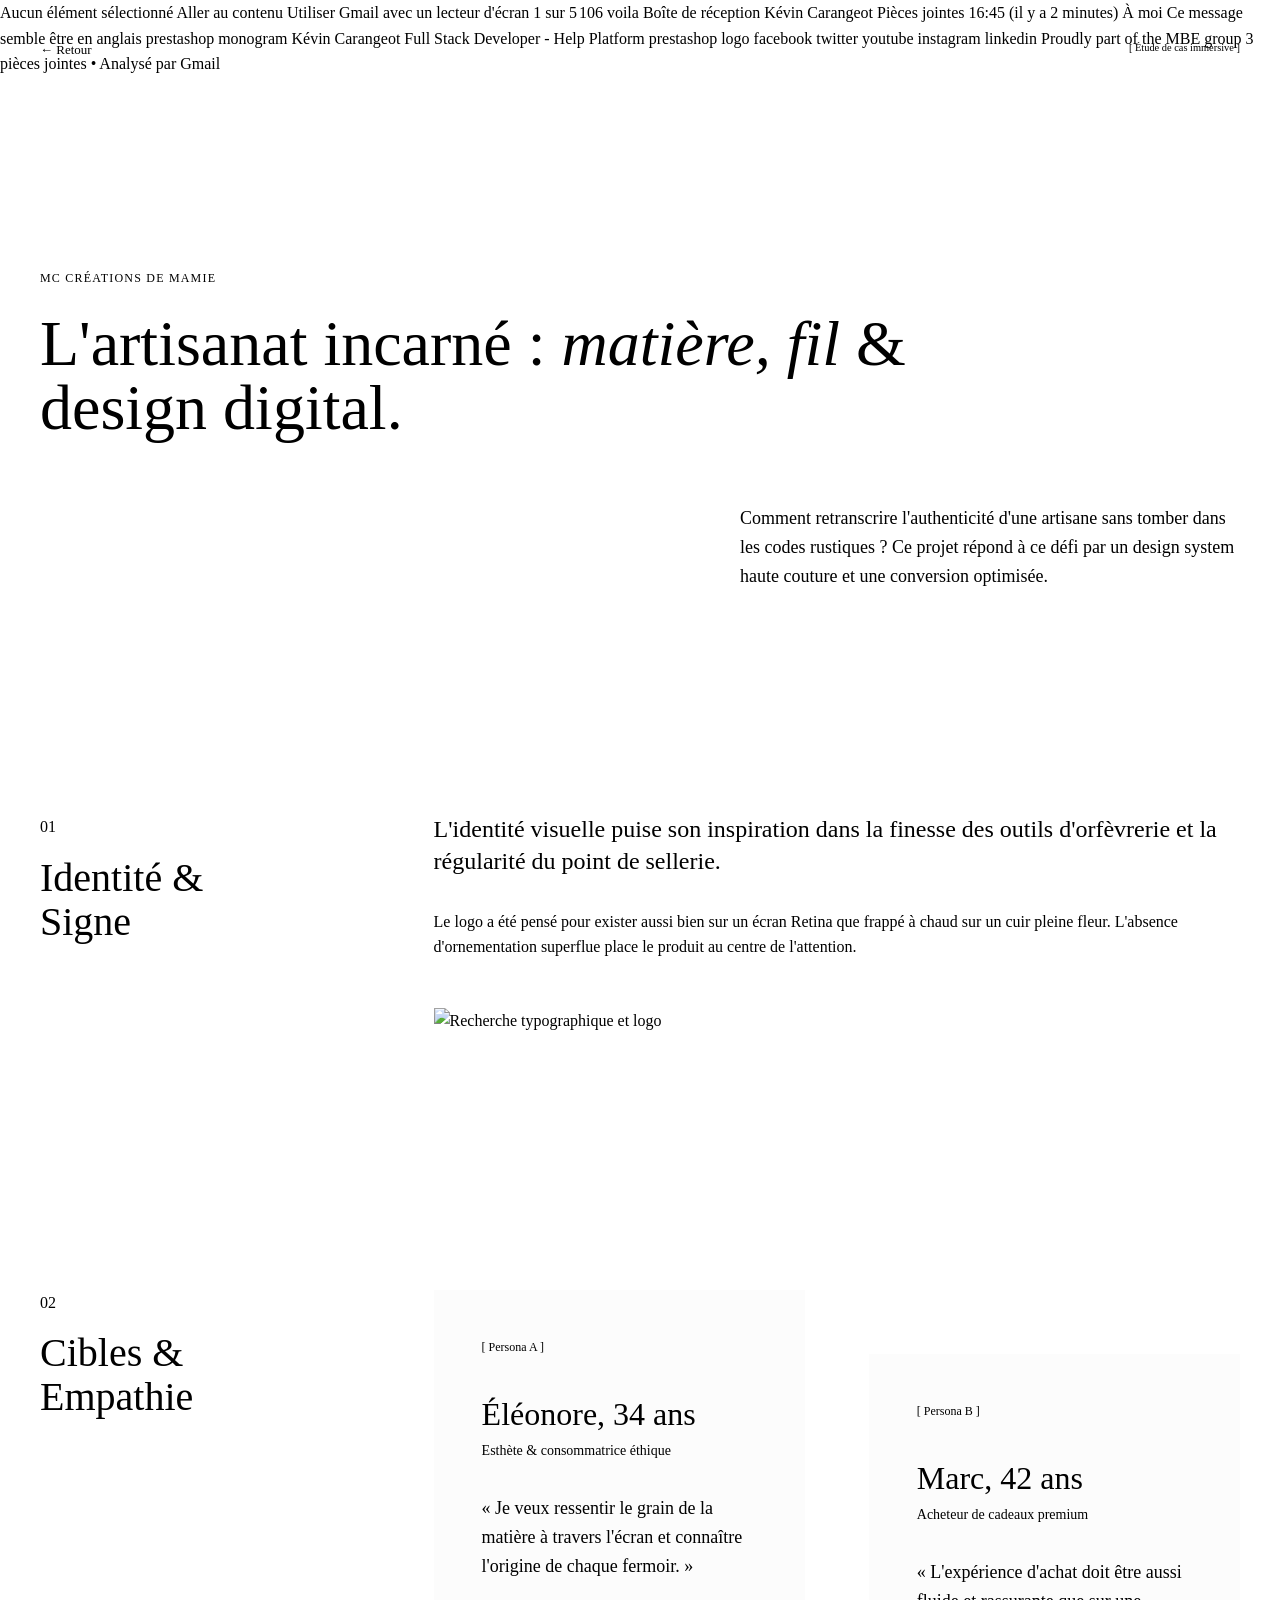
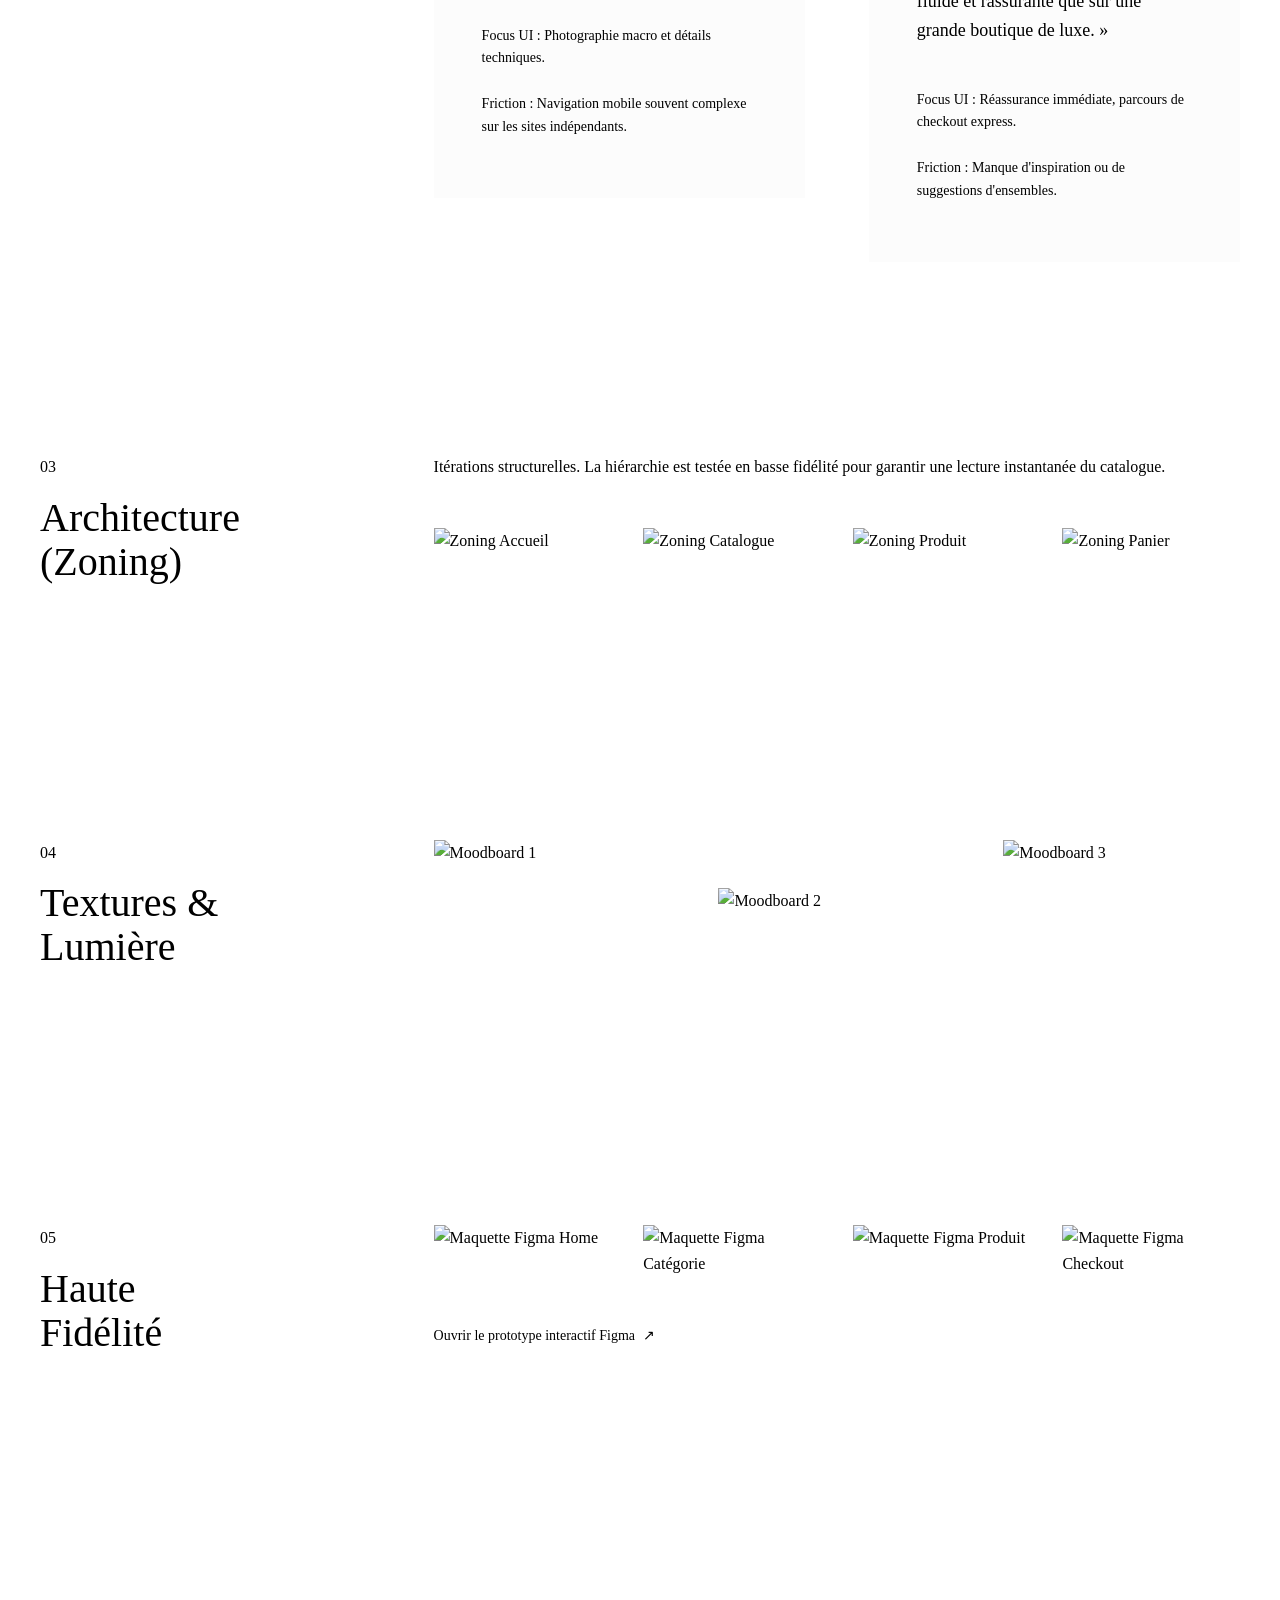
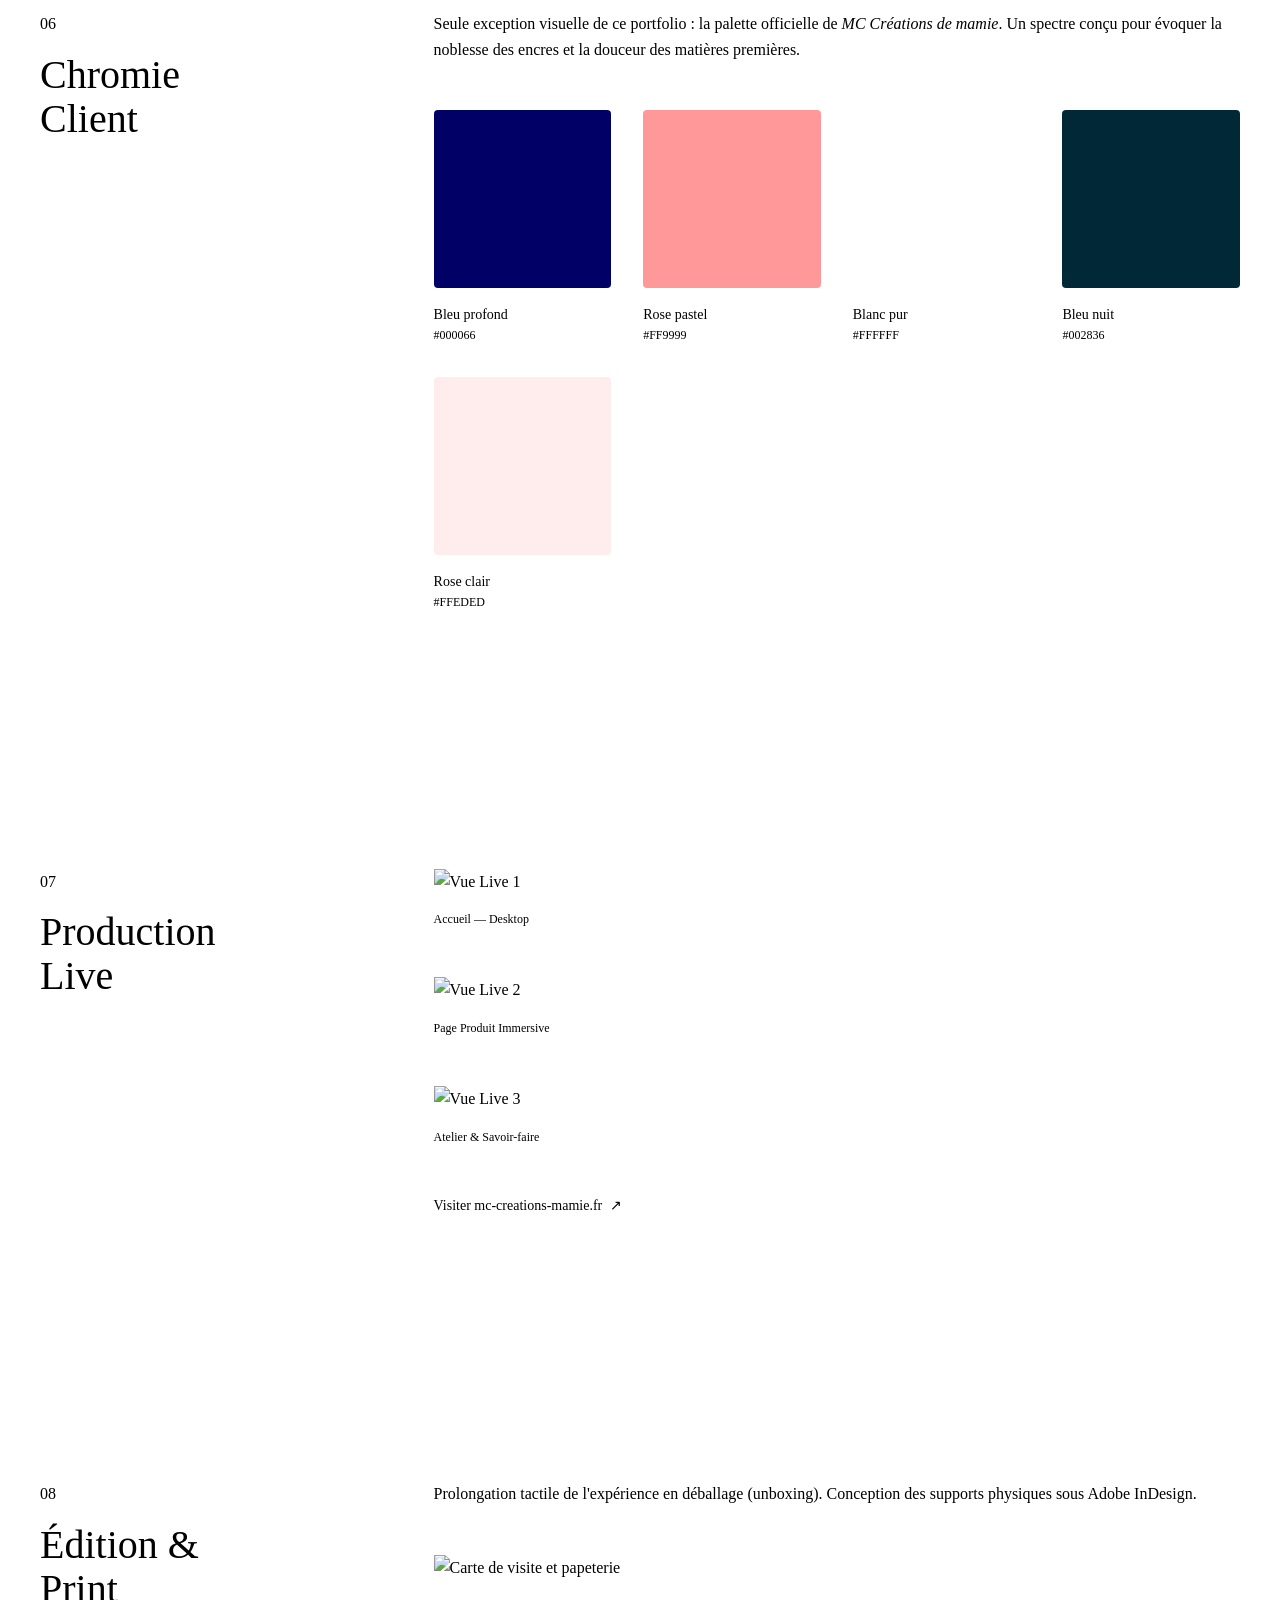
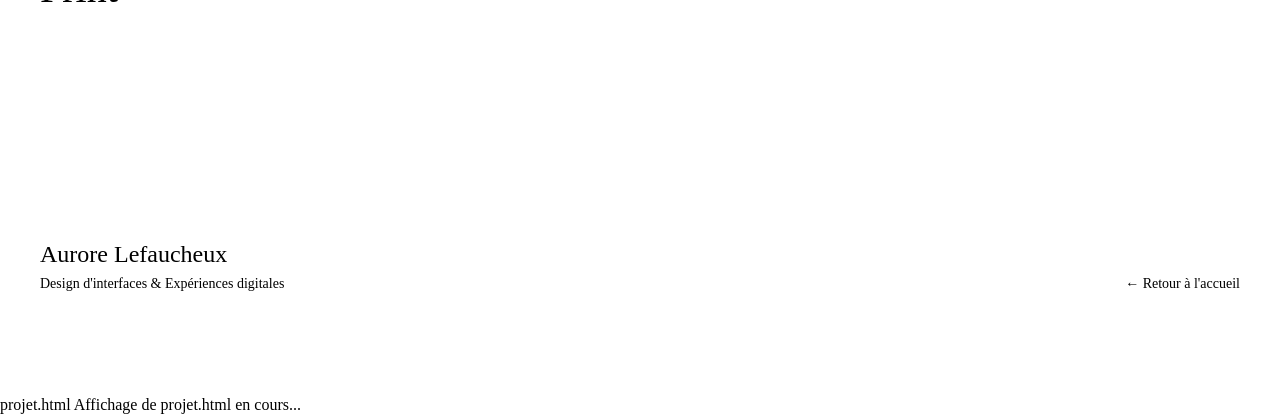
==== projet.html @ f441d40e "Create projet.html" ====
Aucun élément sélectionné

Aller au contenu
Utiliser Gmail avec un lecteur d'écran
1 sur 5 106
voila
Boîte de réception

Kévin Carangeot
Pièces jointes
16:45 (il y a 2 minutes)
À moi

Ce message semble être en anglais

prestashop monogram	 	
Kévin Carangeot
Full Stack Developer - Help Platform

prestashop logo
facebook	twitter	youtube	instagram	linkedin
Proudly part of the MBE group
 3 pièces jointes
  •  Analysé par Gmail



<!DOCTYPE html>
<html lang="fr">
<head>
    <meta charset="UTF-8">
    <meta name="viewport" content="width=device-width, initial-scale=1.0">
    <title>MC Créations de mamie — Case Study | Aurore Lefaucheux</title>
    <meta name="description" content="Étude de cas UI/UX complète du projet e-commerce MC Créations de mamie.">
    
    <link rel="preconnect" href="https://fonts.googleapis.com">
    <link rel="preconnect" href="https://fonts.gstatic.com" crossorigin>
    <link href="https://fonts.googleapis.com/css2?family=Cormorant+Garamond:ital,wght@0,300;0,500;1,300;1,500&family=Inter:wght@300;400;500&display=swap" rel="stylesheet">
    
    <link rel="stylesheet" href="style.css">
</head>
<body class="case-study-page">

    <header class="site-header">
        <div class="container header-container">
            <a href="index.html" class="nav-link back-btn">← Retour</a>
            <span class="logo-meta">[ Étude de cas immersive ]</span>
        </div>
    </header>

    <main>
        <section class="cs-top">
            <div class="container cs-top-container">
                <p class="cs-client">MC Créations de mamie</p>
                <h1 class="cs-main-title">L'artisanat incarné : <em>matière, fil</em> & design digital.</h1>
                <div class="cs-brief">
                    <p class="brief-text">
                        Comment retranscrire l'authenticité d'une artisane sans tomber dans les codes rustiques ? Ce projet répond à ce défi par un design system haute couture et une conversion optimisée.
                    </p>
                </div>
            </div>
        </section>

        <section class="cs-block">
            <div class="container">
                <div class="cs-grid-editorial">
                    <div class="cs-sticky-index">
                        <span class="big-number">01</span>
                        <h2 class="block-title">Identité &<br>Signe</h2>
                    </div>
                    <div class="cs-content">
                        <p class="lead-paragraph">
                            L'identité visuelle puise son inspiration dans la finesse des outils d'orfèvrerie et la régularité du point de sellerie. 
                        </p>
                        <p>
                            Le logo a été pensé pour exister aussi bien sur un écran Retina que frappé à chaud sur un cuir pleine fleur. L'absence d'ornementation superflue place le produit au centre de l'attention.
                        </p>
                        <div class="visual-raw margin-t">
                            <img src="https://via.placeholder.com/800x600?text=Logo+Minimaliste+MC" alt="Recherche typographique et logo">
                        </div>
                    </div>
                </div>
            </div>
        </section>

        <section class="cs-block">
            <div class="container">
                <div class="cs-grid-editorial">
                    <div class="cs-sticky-index">
                        <span class="big-number">02</span>
                        <h2 class="block-title">Cibles &<br>Empathie</h2>
                    </div>
                    <div class="cs-content">
                        <div class="personas-offset-grid">
                            <div class="persona-item">
                                <span class="persona-num">[ Persona A ]</span>
                                <h3 class="persona-title">Éléonore, 34 ans</h3>
                                <p class="persona-sub">Esthète & consommatrice éthique</p>
                                <blockquote class="quote">
                                    « Je veux ressentir le grain de la matière à travers l'écran et connaître l'origine de chaque fermoir. »
                                </blockquote>
                                <ul class="persona-points">
                                    <li>Focus UI : Photographie macro et détails techniques.</li>
                                    <li>Friction : Navigation mobile souvent complexe sur les sites indépendants.</li>
                                </ul>
                            </div>

                            <div class="persona-item offset-down">
                                <span class="persona-num">[ Persona B ]</span>
                                <h3 class="persona-title">Marc, 42 ans</h3>
                                <p class="persona-sub">Acheteur de cadeaux premium</p>
                                <blockquote class="quote">
                                    « L'expérience d'achat doit être aussi fluide et rassurante que sur une grande boutique de luxe. »
                                </blockquote>
                                <ul class="persona-points">
                                    <li>Focus UI : Réassurance immédiate, parcours de checkout express.</li>
                                    <li>Friction : Manque d'inspiration ou de suggestions d'ensembles.</li>
                                </ul>
                            </div>
                        </div>
                    </div>
                </div>
            </div>
        </section>

        <section class="cs-block">
            <div class="container">
                <div class="cs-grid-editorial">
                    <div class="cs-sticky-index">
                        <span class="big-number">03</span>
                        <h2 class="block-title">Architecture<br>(Zoning)</h2>
                    </div>
                    <div class="cs-content">
                        <p class="margin-b">Itérations structurelles. La hiérarchie est testée en basse fidélité pour garantir une lecture instantanée du catalogue.</p>
                        <div class="grid-4-clean">
                            <img src="https://via.placeholder.com/350x650?text=WF+1" alt="Zoning Accueil">
                            <img src="https://via.placeholder.com/350x650?text=WF+2" alt="Zoning Catalogue">
                            <img src="https://via.placeholder.com/350x650?text=WF+3" alt="Zoning Produit">
                            <img src="https://via.placeholder.com/350x650?text=WF+4" alt="Zoning Panier">
                        </div>
                    </div>
                </div>
            </div>
        </section>

        <section class="cs-block">
            <div class="container">
                <div class="cs-grid-editorial">
                    <div class="cs-sticky-index">
                        <span class="big-number">04</span>
                        <h2 class="block-title">Textures &<br>Lumière</h2>
                    </div>
                    <div class="cs-content">
                        <div class="grid-3-offset">
                            <div class="offset-item"><img src="https://via.placeholder.com/500x700?text=Recherche+Photoshop+1" alt="Moodboard 1"></div>
                            <div class="offset-item push-mid"><img src="https://via.placeholder.com/500x700?text=Recherche+Photoshop+2" alt="Moodboard 2"></div>
                            <div class="offset-item"><img src="https://via.placeholder.com/500x700?text=Recherche+Photoshop+3" alt="Moodboard 3"></div>
                        </div>
                    </div>
                </div>
            </div>
        </section>

        <section class="cs-block">
            <div class="container">
                <div class="cs-grid-editorial">
                    <div class="cs-sticky-index">
                        <span class="big-number">05</span>
                        <h2 class="block-title">Haute<br>Fidélité</h2>
                    </div>
                    <div class="cs-content">
                        <div class="grid-4-clean margin-b">
                            <img src="https://via.placeholder.com/400x750?text=Figma+Home" alt="Maquette Figma Home">
                            <img src="https://via.placeholder.com/400x750?text=Figma+Listing" alt="Maquette Figma Catégorie">
                            <img src="https://via.placeholder.com/400x750?text=Figma+Product" alt="Maquette Figma Produit">
                            <img src="https://via.placeholder.com/400x750?text=Figma+Cart" alt="Maquette Figma Checkout">
                        </div>
                        <a href="#" class="btn-editorial">Ouvrir le prototype interactif Figma <span class="btn-arrow">↗</span></a>
                    </div>
                </div>
            </div>
        </section>

        <section class="cs-block brand-color-block">
            <div class="container">
                <div class="cs-grid-editorial">
                    <div class="cs-sticky-index">
                        <span class="big-number">06</span>
                        <h2 class="block-title">Chromie<br>Client</h2>
                    </div>
                    <div class="cs-content">
                        <p class="margin-b">
                            Seule exception visuelle de ce portfolio : la palette officielle de <em>MC Créations de mamie</em>. Un spectre conçu pour évoquer la noblesse des encres et la douceur des matières premières.
                        </p>
                        
                        <div class="client-palette">
                            <div class="color-card">
                                <div class="color-swatch" style="background-color: #000066;"></div>
                                <div class="color-info">
                                    <span class="color-title">Bleu profond</span>
                                    <span class="color-hex">#000066</span>
                                </div>
                            </div>
                            <div class="color-card">
                                <div class="color-swatch" style="background-color: #FF9999;"></div>
                                <div class="color-info">
                                    <span class="color-title">Rose pastel</span>
                                    <span class="color-hex">#FF9999</span>
                                </div>
                            </div>
                            <div class="color-card">
                                <div class="color-swatch swatch-border" style="background-color: #FFFFFF;"></div>
                                <div class="color-info">
                                    <span class="color-title">Blanc pur</span>
                                    <span class="color-hex">#FFFFFF</span>
                                </div>
                            </div>
                            <div class="color-card">
                                <div class="color-swatch" style="background-color: #002836;"></div>
                                <div class="color-info">
                                    <span class="color-title">Bleu nuit</span>
                                    <span class="color-hex">#002836</span>
                                </div>
                            </div>
                            <div class="color-card">
                                <div class="color-swatch" style="background-color: #FFEDED;"></div>
                                <div class="color-info">
                                    <span class="color-title">Rose clair</span>
                                    <span class="color-hex">#FFEDED</span>
                                </div>
                            </div>
                        </div>
                    </div>
                </div>
            </div>
        </section>

        <section class="cs-block">
            <div class="container">
                <div class="cs-grid-editorial">
                    <div class="cs-sticky-index">
                        <span class="big-number">07</span>
                        <h2 class="block-title">Production<br>Live</h2>
                    </div>
                    <div class="cs-content">
                        <div class="production-screens margin-b">
                            <div class="screen-item">
                                <img src="https://via.placeholder.com/900x550?text=Production+Ecran+1" alt="Vue Live 1">
                                <span class="screen-label">Accueil — Desktop</span>
                            </div>
                            <div class="screen-item margin-t">
                                <img src="https://via.placeholder.com/900x550?text=Production+Ecran+2" alt="Vue Live 2">
                                <span class="screen-label">Page Produit Immersive</span>
                            </div>
                            <div class="screen-item margin-t">
                                <img src="https://via.placeholder.com/900x550?text=Production+Ecran+3" alt="Vue Live 3">
                                <span class="screen-label">Atelier & Savoir-faire</span>
                            </div>
                        </div>
                        <a href="https://mc-creations-mamie.fr/" target="_blank" rel="noopener noreferrer" class="cta-link">
                            <span class="cta-text">Visiter mc-creations-mamie.fr</span>
                            <span class="cta-arrow">↗</span>
                        </a>
                    </div>
                </div>
            </div>
        </section>

        <section class="cs-block">
            <div class="container">
                <div class="cs-grid-editorial">
                    <div class="cs-sticky-index">
                        <span class="big-number">08</span>
                        <h2 class="block-title">Édition &<br>Print</h2>
                    </div>
                    <div class="cs-content">
                        <p class="margin-b">Prolongation tactile de l'expérience en déballage (unboxing). Conception des supports physiques sous Adobe InDesign.</p>
                        <div class="visual-raw">
                            <img src="https://via.placeholder.com/1000x650?text=Supports+Print+InDesign" alt="Carte de visite et papeterie">
                        </div>
                    </div>
                </div>
            </div>
        </section>
    </main>

    <footer class="site-footer">
        <div class="container footer-container">
            <div class="footer-left">
                <p class="footer-title">Aurore Lefaucheux</p>
                <p class="footer-sub">Design d'interfaces & Expériences digitales</p>
            </div>
            <div class="footer-right">
                <a href="index.html" class="footer-link">← Retour à l'accueil</a>
            </div>
        </div>
    </footer>

</body>
</html>
projet.html
Affichage de projet.html en cours...
---- style.css ----
Aucun élément sélectionné

Aller au contenu
Utiliser Gmail avec un lecteur d'écran
1 sur 5 106
voila
Boîte de réception

Kévin Carangeot
Pièces jointes
16:45 (il y a 0 minute)
À moi

Ce message semble être en anglais

prestashop monogram	 	
Kévin Carangeot
Full Stack Developer - Help Platform

prestashop logo
facebook	twitter	youtube	instagram	linkedin
Proudly part of the MBE group
 3 pièces jointes
  •  Analysé par Gmail



/* ==========================================================================
   VARIABLES & RESET (ÉCRIN NEUTRE STUDIO)
   ========================================================================== */

:root {
    --bg-color: #FFFFFF;
    --text-main: #0A0A0A; /* Noir encre profond */
    --text-muted: #808080; /* Gris pur */
    --border-light: #F0F0F0;

    --font-serif: 'Cormorant Garamond', serif;
    --font-sans: 'Inter', sans-serif;

    --ease-editorial: cubic-bezier(0.16, 1, 0.3, 1);
}

*, *::before, *::after {
    box-sizing: border-box;
    margin: 0;
    padding: 0;
}

body {
    background-color: var(--bg-color);
    color: var(--text-main);
    font-family: var(--font-sans);
    font-size: 1rem;
    line-height: 1.6;
    -webkit-font-smoothing: antialiased;
    -moz-osx-font-smoothing: grayscale;
}

img {
    max-width: 100%;
    height: auto;
    display: block;
    object-fit: cover;
}

a {
    color: inherit;
    text-decoration: none;
}

ul {
    list-style: none;
}

.container {
    max-width: 1400px;
    margin: 0 auto;
    padding: 0 2.5rem;
}

/* ==========================================================================
   TYPOGRAPHIE & UTILITAIRES
   ========================================================================== */

em {
    font-family: var(--font-serif);
    font-style: italic;
    font-weight: 300;
}

.label-mono {
    font-family: var(--font-sans);
    font-size: 0.75rem;
    text-transform: uppercase;
    letter-spacing: 0.1em;
    color: var(--text-muted);
}

.margin-t { margin-top: 3rem; }
.margin-b { margin-bottom: 3rem; }

/* ==========================================================================
   NAVIGATION
   ========================================================================== */

.site-header {
    padding: 2.5rem 0;
    position: absolute;
    width: 100%;
    top: 0;
    left: 0;
    z-index: 10;
}

.header-container {
    display: flex;
    justify-content: space-between;
    align-items: baseline;
}

.logo {
    font-family: var(--font-sans);
    font-size: 1rem;
    font-weight: 500;
    letter-spacing: -0.02em;
    display: flex;
    gap: 0.5rem;
}

.logo-meta {
    font-size: 0.65rem;
    color: var(--text-muted);
    transform: translateY(-3px);
}

.nav-list {
    display: flex;
    gap: 3rem;
}

.nav-link {
    font-size: 0.8125rem;
    color: var(--text-muted);
    transition: color 0.4s var(--ease-editorial);
}

.nav-link:hover, .nav-link.active {
    color: var(--text-main);
}

/* ==========================================================================
   ACCUEIL : HERO & SHOWCASE
   ========================================================================== */

.hero {
    min-height: 90vh;
    display: flex;
    align-items: center;
    padding-top: 8rem;
}

.hero-container {
    width: 100%;
}

.hero-meta {
    display: flex;
    gap: 4rem;
    font-size: 0.75rem;
    color: var(--text-muted);
    text-transform: uppercase;
    letter-spacing: 0.05em;
    margin-bottom: 3rem;
}

.hero-title {
    font-family: var(--font-serif);
    font-size: clamp(3rem, 7vw, 6.5rem);
    font-weight: 300;
    line-height: 0.95;
    letter-spacing: -0.02em;
    max-width: 1200px;
    margin-bottom: 6rem;
}

.hero-bottom {
    display: flex;
    justify-content: space-between;
    align-items: flex-end;
    flex-wrap: wrap;
    gap: 2rem;
}

.hero-description {
    max-width: 450px;
    color: var(--text-muted);
    font-size: 1rem;
}

/* Appels à l'action sophistiqués */
.cta-link {
    display: flex;
    align-items: center;
    gap: 0.5rem;
    font-size: 0.875rem;
    font-weight: 500;
    border-bottom: 1px solid var(--text-main);
    padding-bottom: 0.5rem;
}

.cta-arrow {
    transition: transform 0.5s var(--ease-editorial);
}

.cta-link:hover .cta-arrow {
    transform: translate(3px, -3px);
}

/* Projet à la une : Style Éditorial Asymétrique */
.showcase-section {
    padding: 8rem 0;
    border-top: 1px solid var(--border-light);
}

.showcase-header {
    display: flex;
    justify-content: space-between;
    margin-bottom: 4rem;
}

.editorial-case {
    display: grid;
    grid-template-columns: 1fr;
    gap: 4rem;
}

.image-wrapper {
    overflow: hidden;
    background-color: #FAFAFA;
}

.image-wrapper img {
    width: 100%;
    aspect-ratio: 4 / 3;
    transition: transform 1.2s var(--ease-editorial);
}

.editorial-case:hover .image-wrapper img {
    transform: scale(1.03);
}

.case-meta {
    display: flex;
    gap: 1rem;
    margin-bottom: 2rem;
}

.tag {
    font-size: 0.75rem;
    color: var(--text-muted);
    border: 1px solid var(--border-light);
    padding: 0.25rem 0.75rem;
    border-radius: 100px;
}

.case-title {
    font-family: var(--font-serif);
    font-size: clamp(2.5rem, 4vw, 4rem);
    font-weight: 300;
    line-height: 1;
    margin-bottom: 2rem;
}

.case-summary {
    color: var(--text-muted);
    margin-bottom: 3rem;
    max-width: 450px;
}

.btn-editorial {
    font-size: 0.875rem;
    display: inline-flex;
    align-items: center;
    gap: 0.5rem;
}

.btn-arrow {
    transition: transform 0.4s var(--ease-editorial);
}

.btn-editorial:hover .btn-arrow {
    transform: translateX(5px);
}

/* ==========================================================================
   PAGE ÉTUDE DE CAS (PROJET.HTML)
   ========================================================================== */

.cs-top {
    padding: 12rem 0 6rem 0;
    border-bottom: 1px solid var(--border-light);
}

.cs-client {
    font-size: 0.75rem;
    text-transform: uppercase;
    letter-spacing: 0.1em;
    color: var(--text-muted);
    margin-bottom: 1.5rem;
}

.cs-main-title {
    font-family: var(--font-serif);
    font-size: clamp(2.5rem, 5vw, 5rem);
    font-weight: 300;
    line-height: 1;
    max-width: 1000px;
    margin-bottom: 4rem;
}

.cs-brief {
    display: flex;
    justify-content: flex-end;
}

.brief-text {
    max-width: 500px;
    color: var(--text-muted);
    font-size: 1.125rem;
}

/* Grille spécifique pour le contenu des sections */
.cs-block {
    padding: 8rem 0;
    border-bottom: 1px solid var(--border-light);
}

.cs-grid-editorial {
    display: grid;
    grid-template-columns: 1fr;
    gap: 3rem;
}

.cs-sticky-index {
    align-self: start;
}

.big-number {
    font-family: var(--font-sans);
    font-size: 1rem;
    font-weight: 500;
    color: var(--text-muted);
    display: block;
    margin-bottom: 1rem;
}

.block-title {
    font-family: var(--font-serif);
    font-size: 2.5rem;
    font-weight: 300;
    line-height: 1.1;
}

.lead-paragraph {
    font-size: 1.5rem;
    font-family: var(--font-serif);
    margin-bottom: 2rem;
    line-height: 1.3;
}

/* Décalages visuels (Asymétrie) */
.personas-offset-grid {
    display: grid;
    grid-template-columns: 1fr;
    gap: 4rem;
}

.persona-item {
    background-color: #FCFCFC;
    padding: 3rem;
}

.persona-num {
    display: block;
    font-size: 0.75rem;
    color: var(--text-muted);
    margin-bottom: 2rem;
}

.persona-title {
    font-family: var(--font-serif);
    font-size: 2rem;
    font-weight: 300;
}

.persona-sub {
    font-size: 0.875rem;
    color: var(--text-muted);
    margin-bottom: 2rem;
}

.quote {
    font-size: 1.125rem;
    margin-bottom: 2rem;
}

.persona-points li {
    font-size: 0.875rem;
    color: var(--text-muted);
    border-top: 1px solid var(--border-light);
    padding: 0.75rem 0;
}

/* Grilles d'images épurées sans cadres */
.grid-4-clean {
    display: grid;
    grid-template-columns: repeat(2, 1fr);
    gap: 2rem;
}

.grid-3-offset {
    display: grid;
    grid-template-columns: 1fr;
    gap: 3rem;
}

.screen-label {
    display: block;
    font-size: 0.75rem;
    color: var(--text-muted);
    margin-top: 1rem;
}

/* Pastilles de couleurs isolées (Section 6) */
.client-palette {
    display: grid;
    grid-template-columns: repeat(auto-fit, minmax(140px, 1fr));
    gap: 2rem;
}

.color-swatch {
    width: 100%;
    aspect-ratio: 1;
    border-radius: 4px;
    margin-bottom: 1rem;
}

.swatch-border {
    border: 1px solid var(--border-light);
}

.color-title {
    display: block;
    font-size: 0.875rem;
    font-weight: 500;
}

.color-hex {
    font-size: 0.75rem;
    color: var(--text-muted);
}

/* ==========================================================================
   FOOTER
   ========================================================================== */

.site-footer {
    padding: 6rem 0;
}

.footer-container {
    display: flex;
    justify-content: space-between;
    align-items: flex-end;
}

.footer-title {
    font-family: var(--font-serif);
    font-size: 1.5rem;
}

.footer-sub {
    font-size: 0.875rem;
    color: var(--text-muted);
}

.footer-right {
    display: flex;
    gap: 2rem;
    font-size: 0.875rem;
}

/* ==========================================================================
   MEDIA QUERIES (DESKTOP AVANCÉ / SWISS GRID)
   ========================================================================== */

@media screen and (min-width: 1024px) {
    .editorial-case {
        grid-template-columns: 7fr 4fr;
        align-items: center;
    }

    .cs-grid-editorial {
        grid-template-columns: 3fr 7fr;
    }

    .cs-sticky-index {
        position: sticky;
        top: 4rem;
    }

    .personas-offset-grid {
        grid-template-columns: repeat(2, 1fr);
    }

    /* Décalage asymétrique brutaliste très élégant */
    .offset-down {
        transform: translateY(4rem);
    }

    .grid-4-clean {
        grid-template-columns: repeat(4, 1fr);
    }

    .grid-3-offset {
        grid-template-columns: repeat(3, 1fr);
    }

    .push-mid {
        transform: translateY(3rem);
    }
}
style.css
Affichage de projet.html en cours...
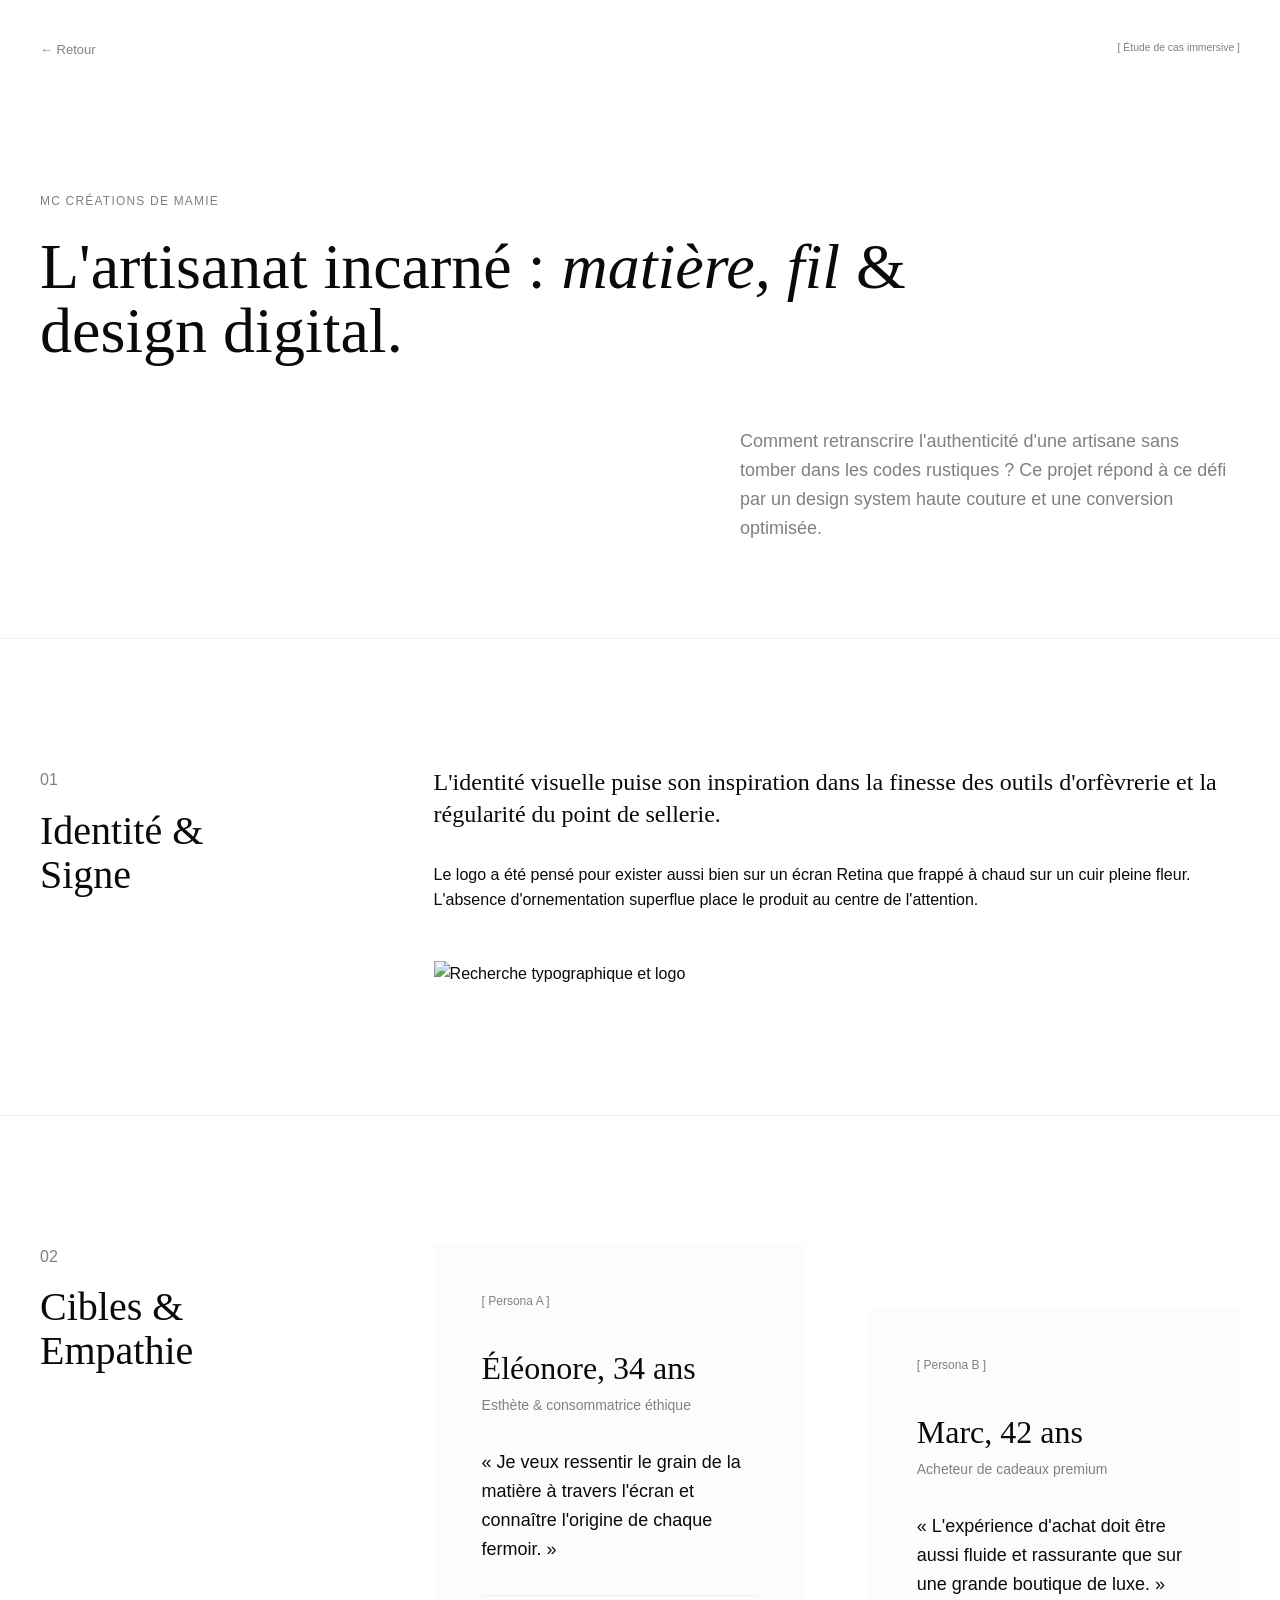
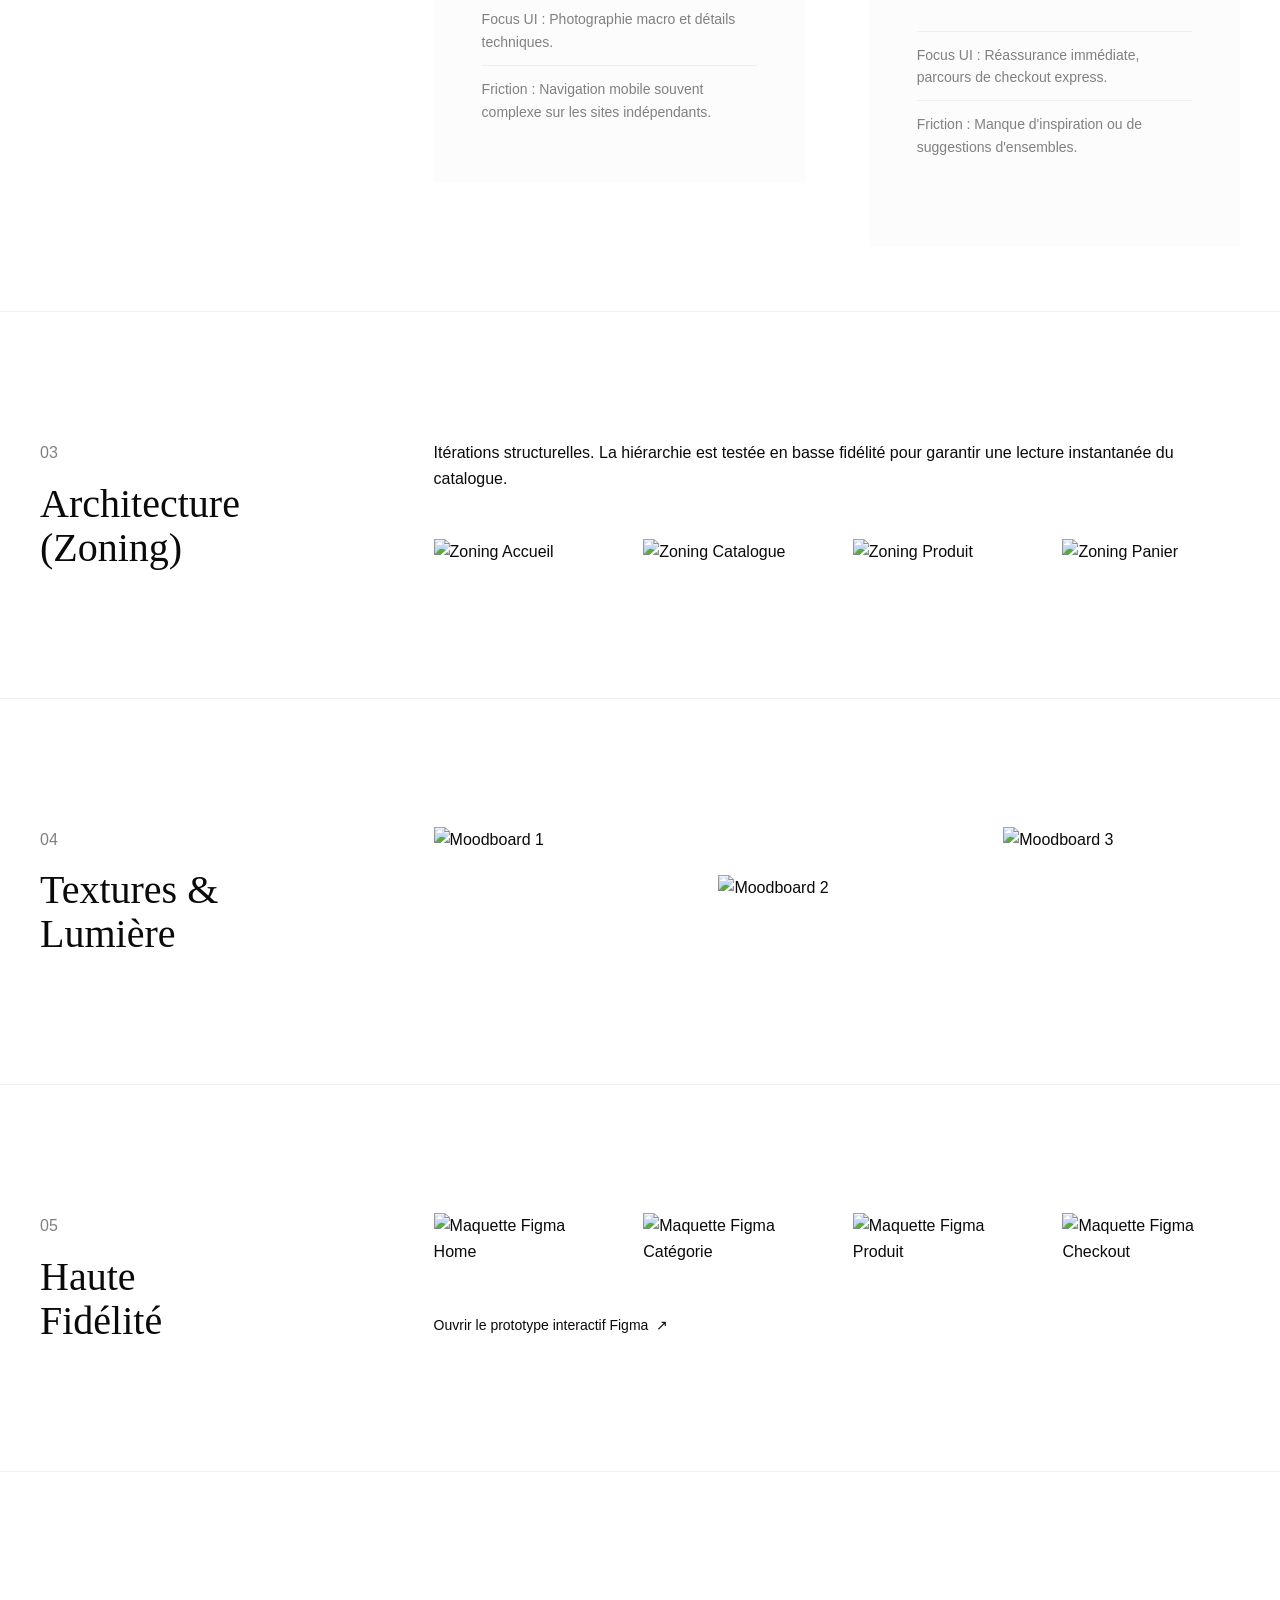
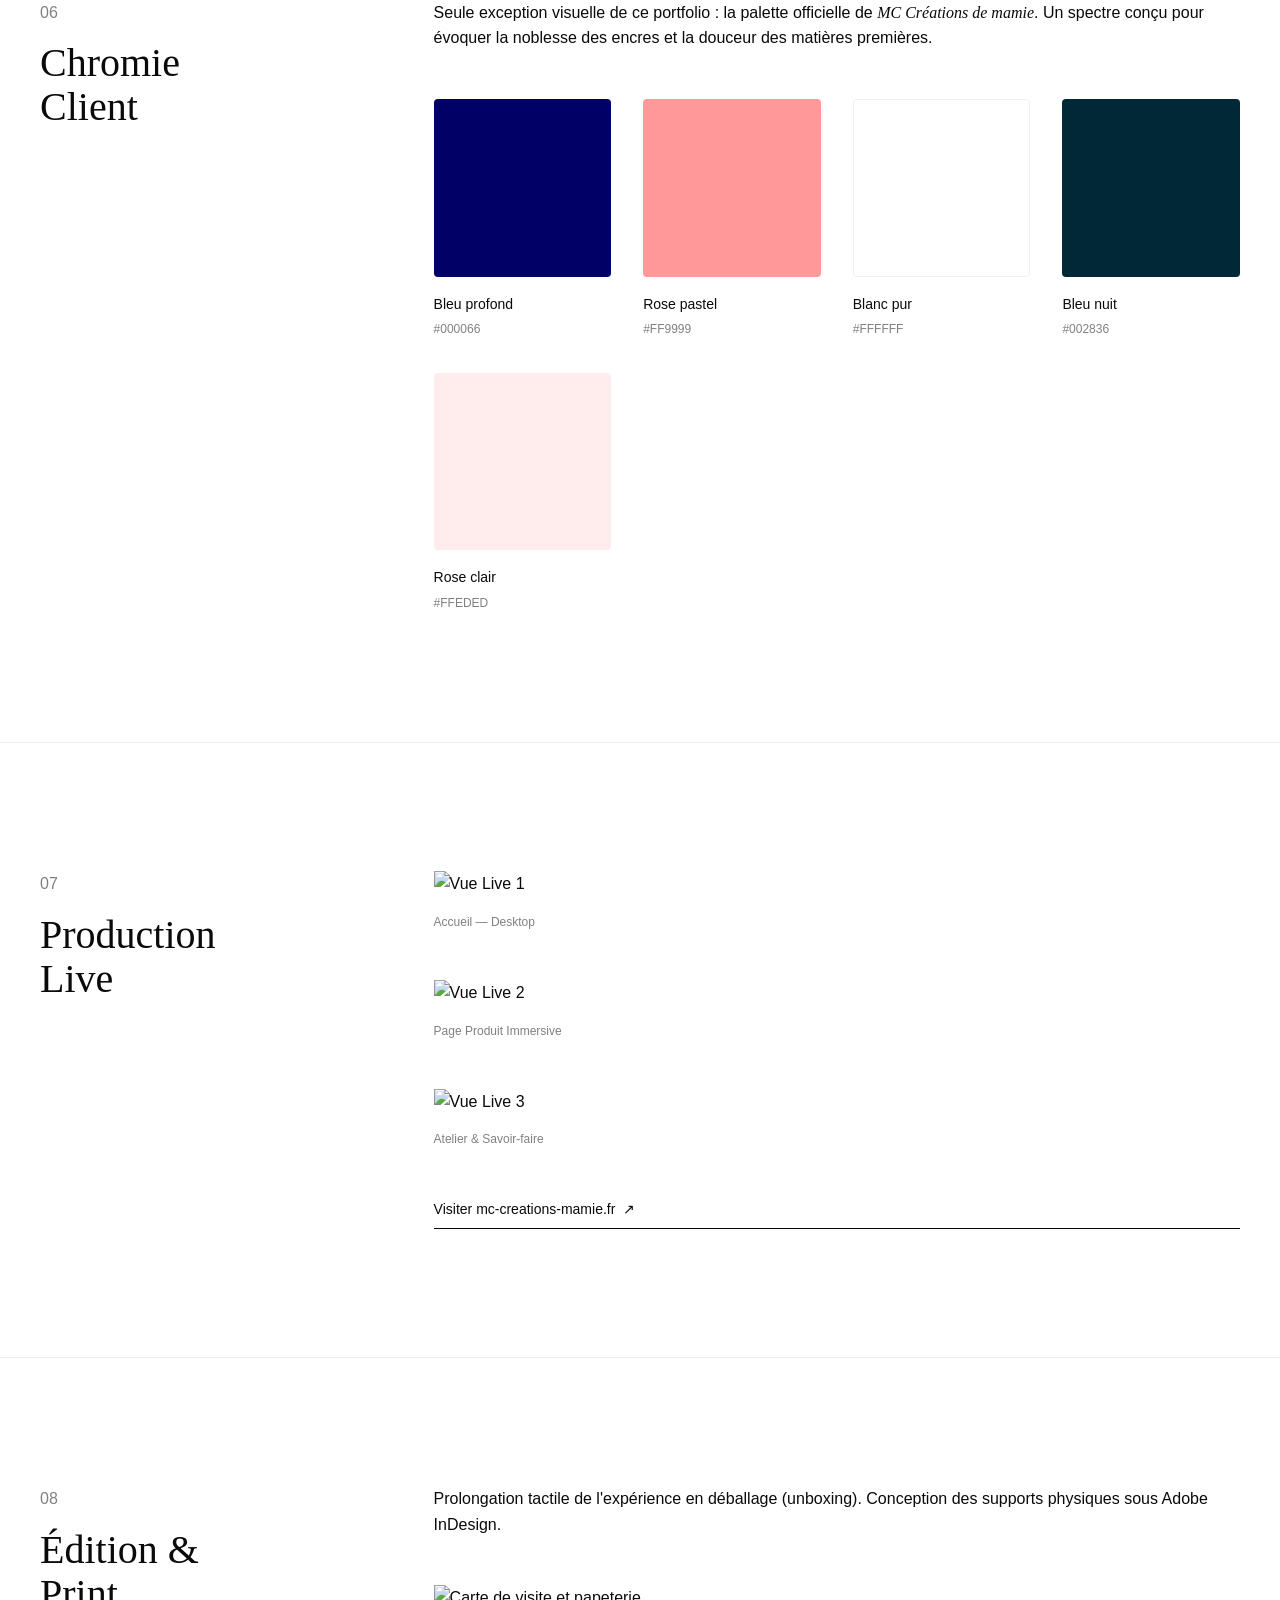
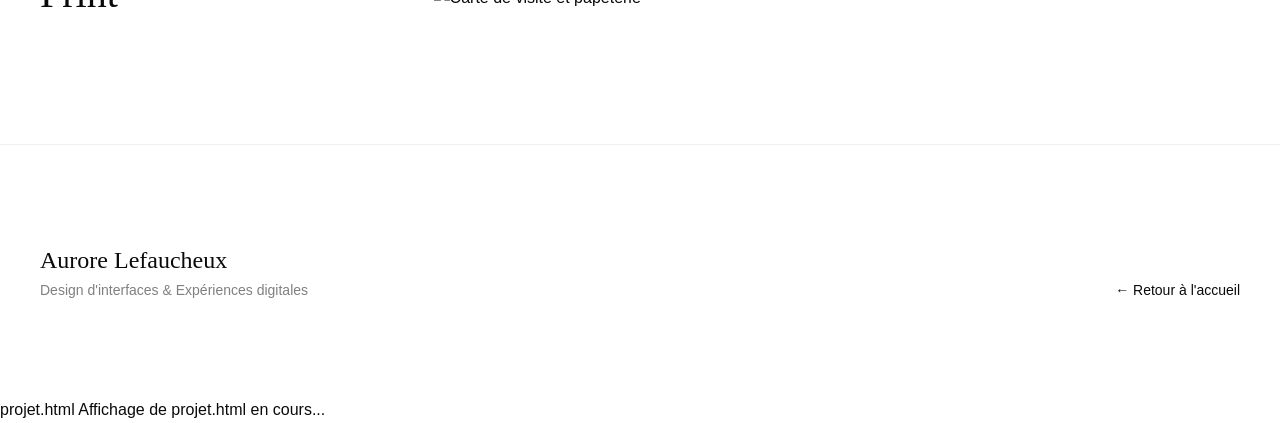
==== commit d00c647a: "Init" ====
--- a/projet.html
+++ b/projet.html
@@ -1,30 +1,3 @@
-Aucun élément sélectionné
-
-Aller au contenu
-Utiliser Gmail avec un lecteur d'écran
-1 sur 5 106
-voila
-Boîte de réception
-
-Kévin Carangeot
-Pièces jointes
-16:45 (il y a 2 minutes)
-À moi
-
-Ce message semble être en anglais
-
-prestashop monogram	 	
-Kévin Carangeot
-Full Stack Developer - Help Platform
-
-prestashop logo
-facebook	twitter	youtube	instagram	linkedin
-Proudly part of the MBE group
- 3 pièces jointes
-  •  Analysé par Gmail
-
-
-
 <!DOCTYPE html>
 <html lang="fr">
 <head>
--- a/style.css
+++ b/style.css
@@ -1,30 +1,3 @@
-Aucun élément sélectionné
-
-Aller au contenu
-Utiliser Gmail avec un lecteur d'écran
-1 sur 5 106
-voila
-Boîte de réception
-
-Kévin Carangeot
-Pièces jointes
-16:45 (il y a 0 minute)
-À moi
-
-Ce message semble être en anglais
-
-prestashop monogram	 	
-Kévin Carangeot
-Full Stack Developer - Help Platform
-
-prestashop logo
-facebook	twitter	youtube	instagram	linkedin
-Proudly part of the MBE group
- 3 pièces jointes
-  •  Analysé par Gmail
-
-
-
 /* ==========================================================================
    VARIABLES & RESET (ÉCRIN NEUTRE STUDIO)
    ========================================================================== */
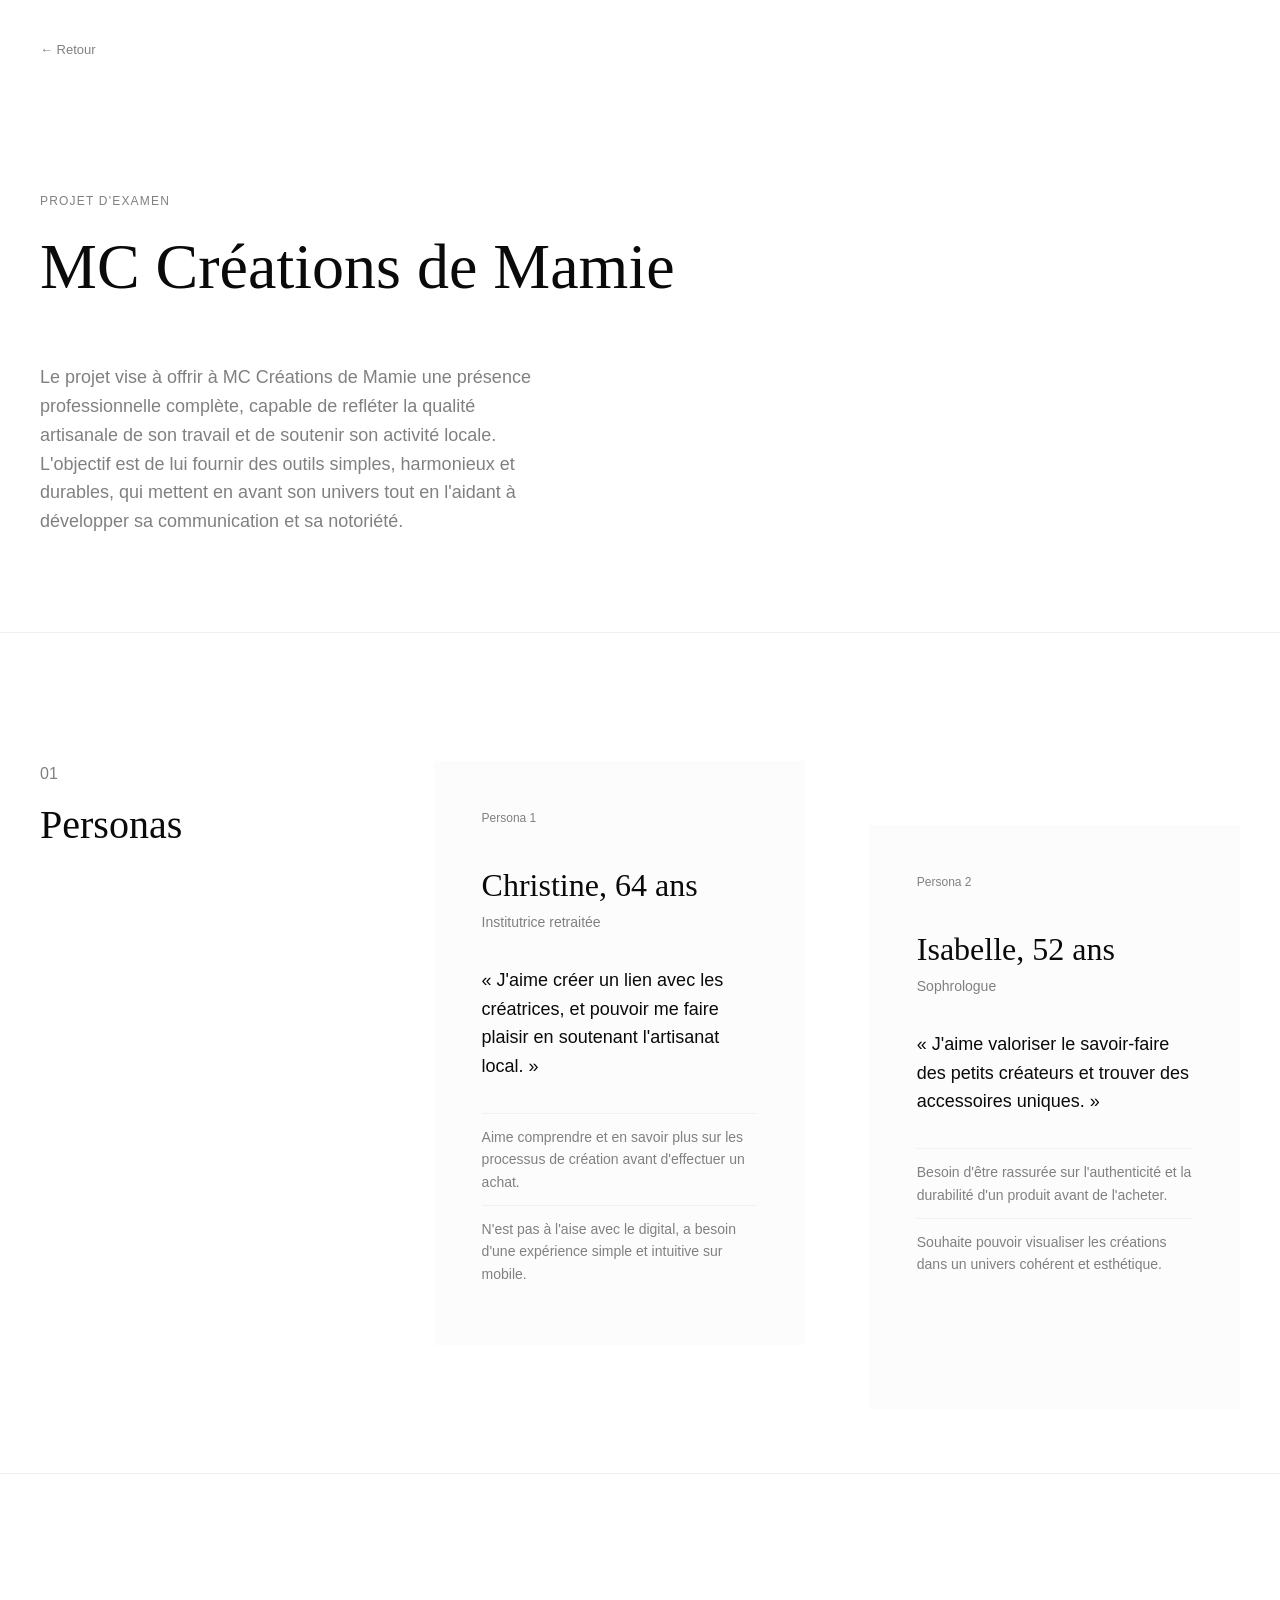
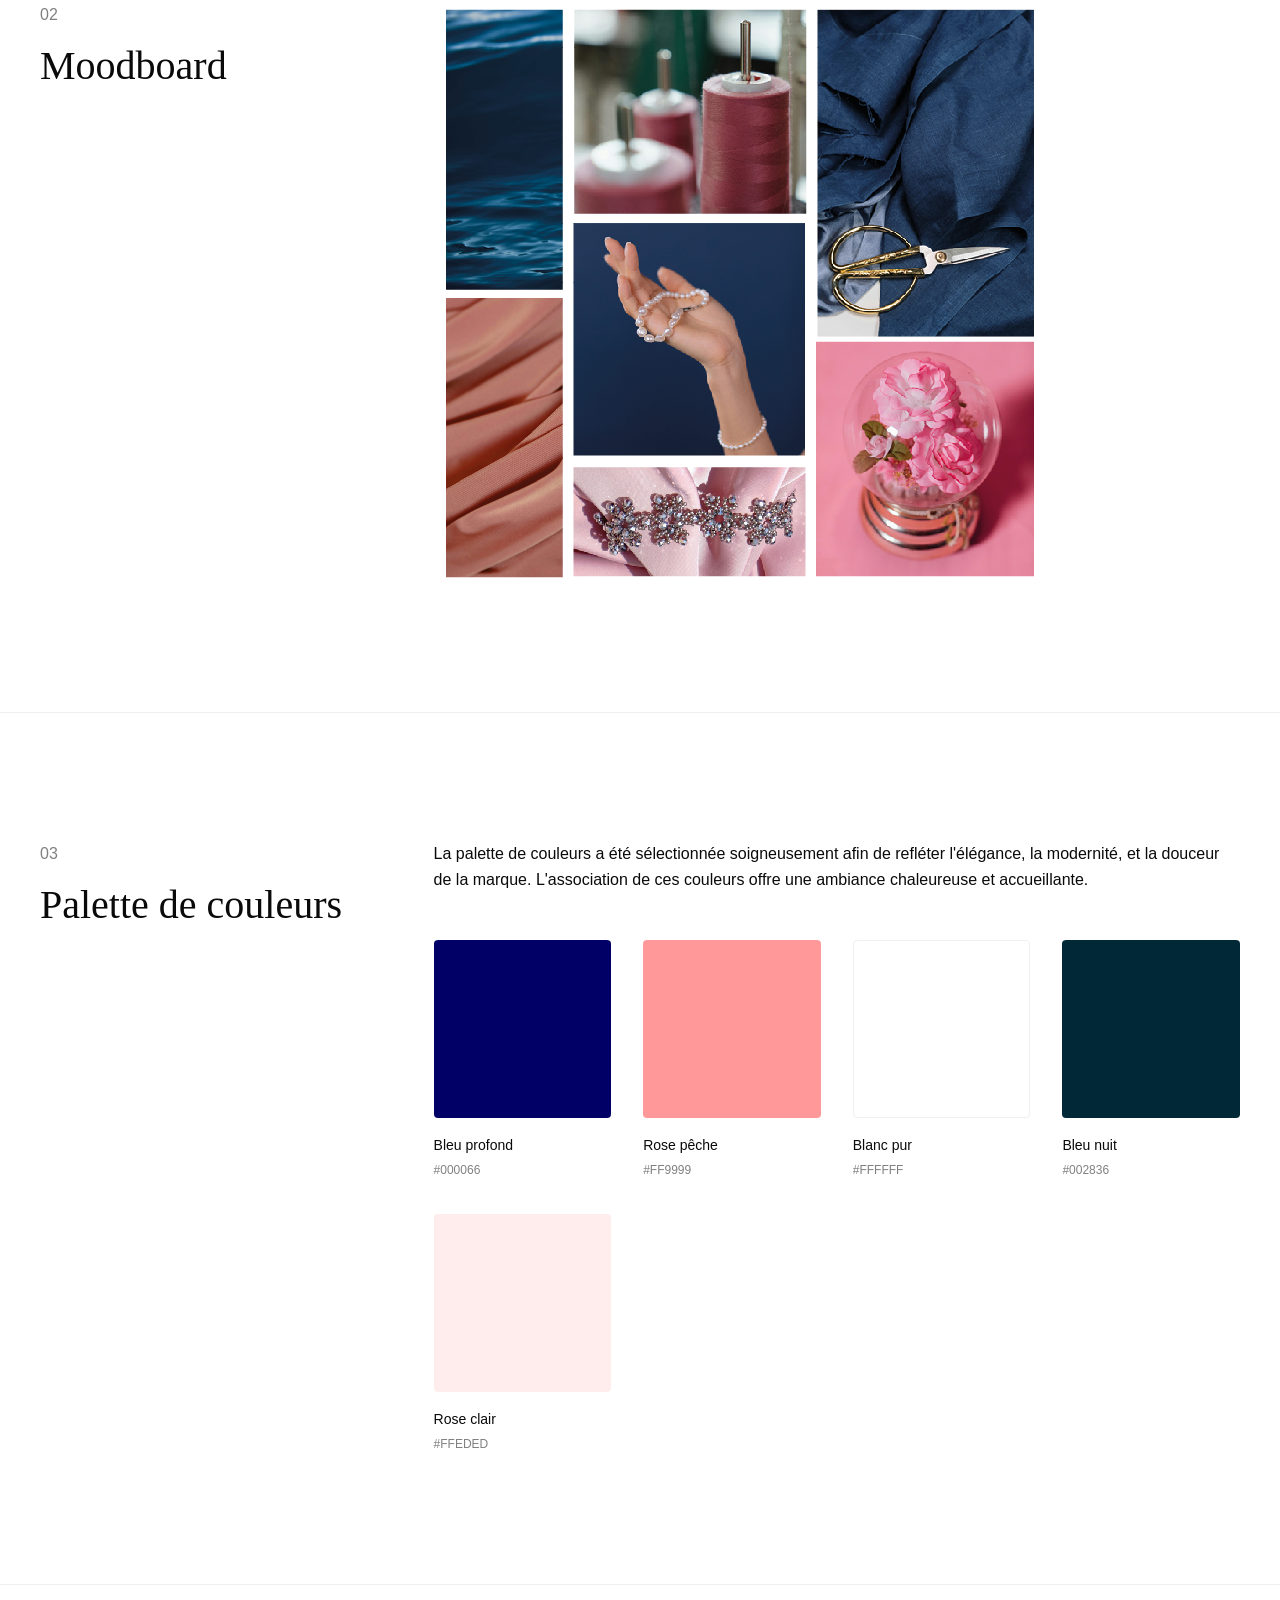
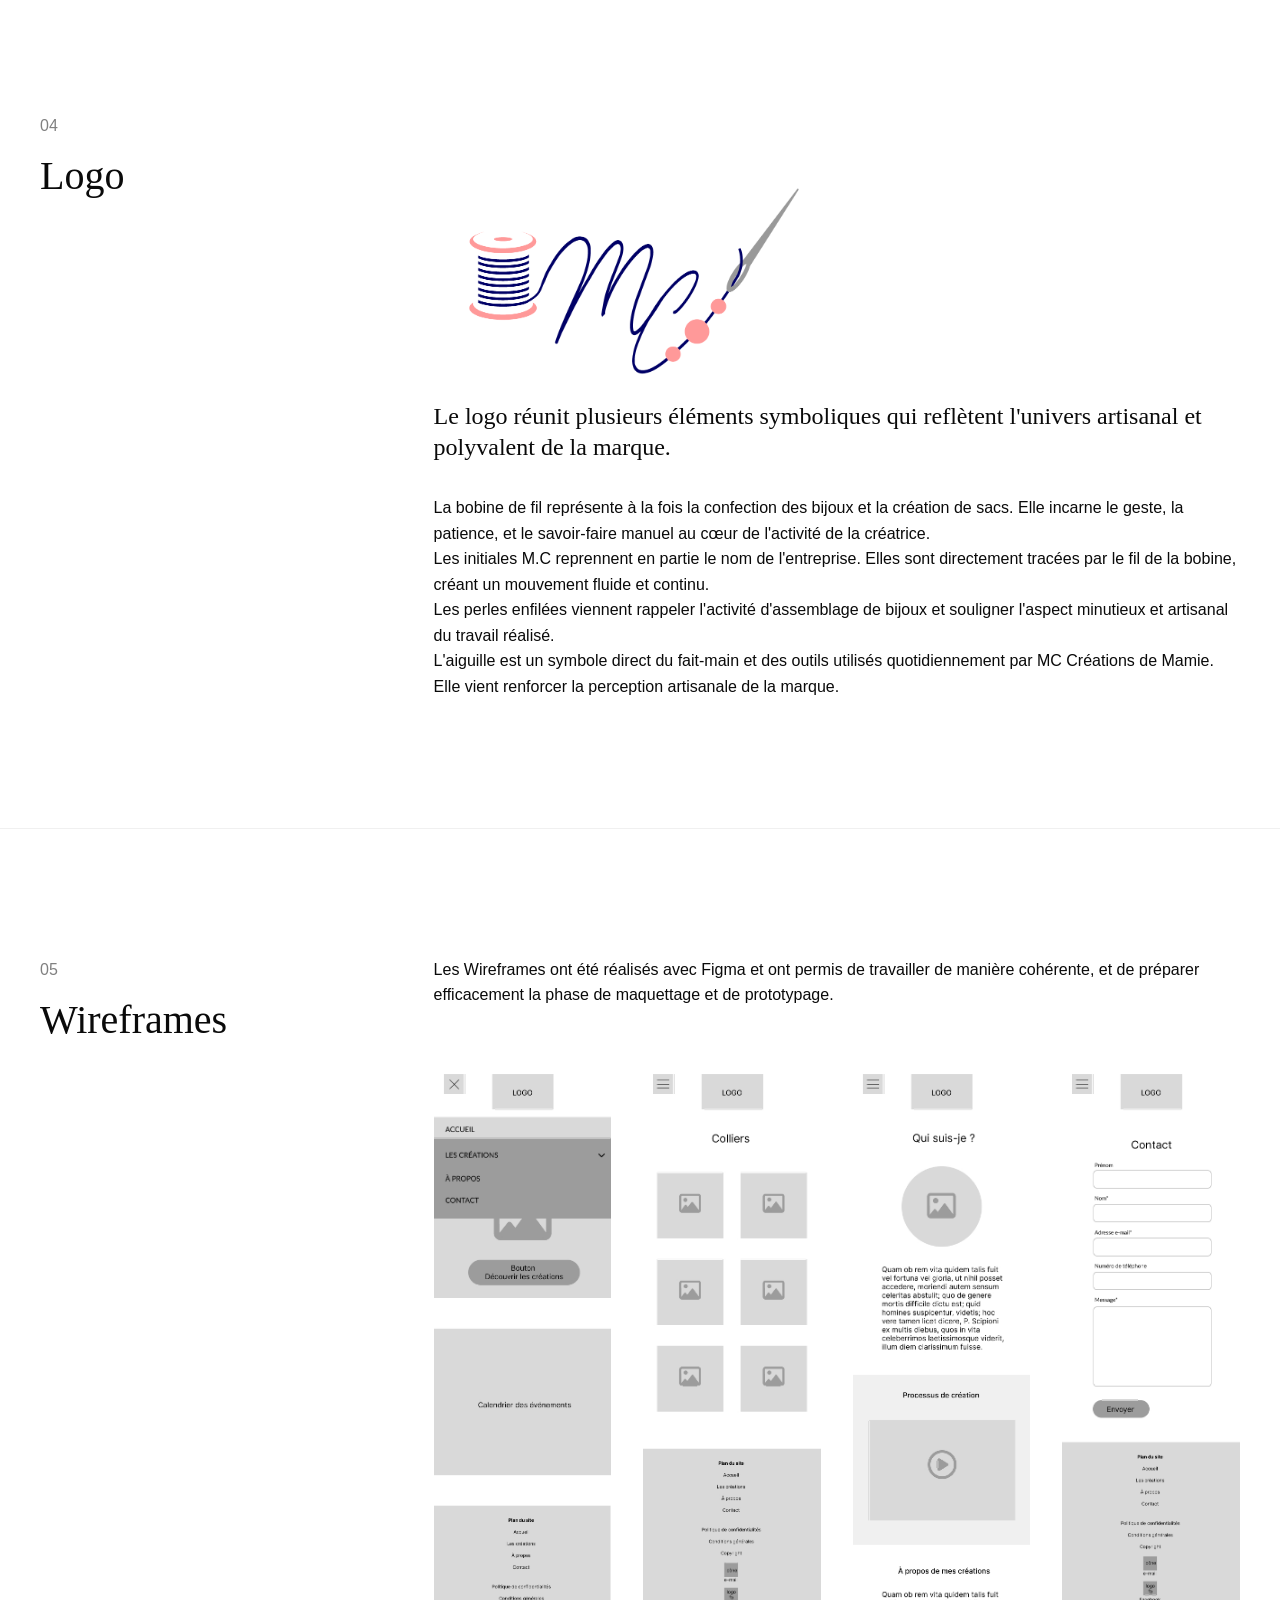
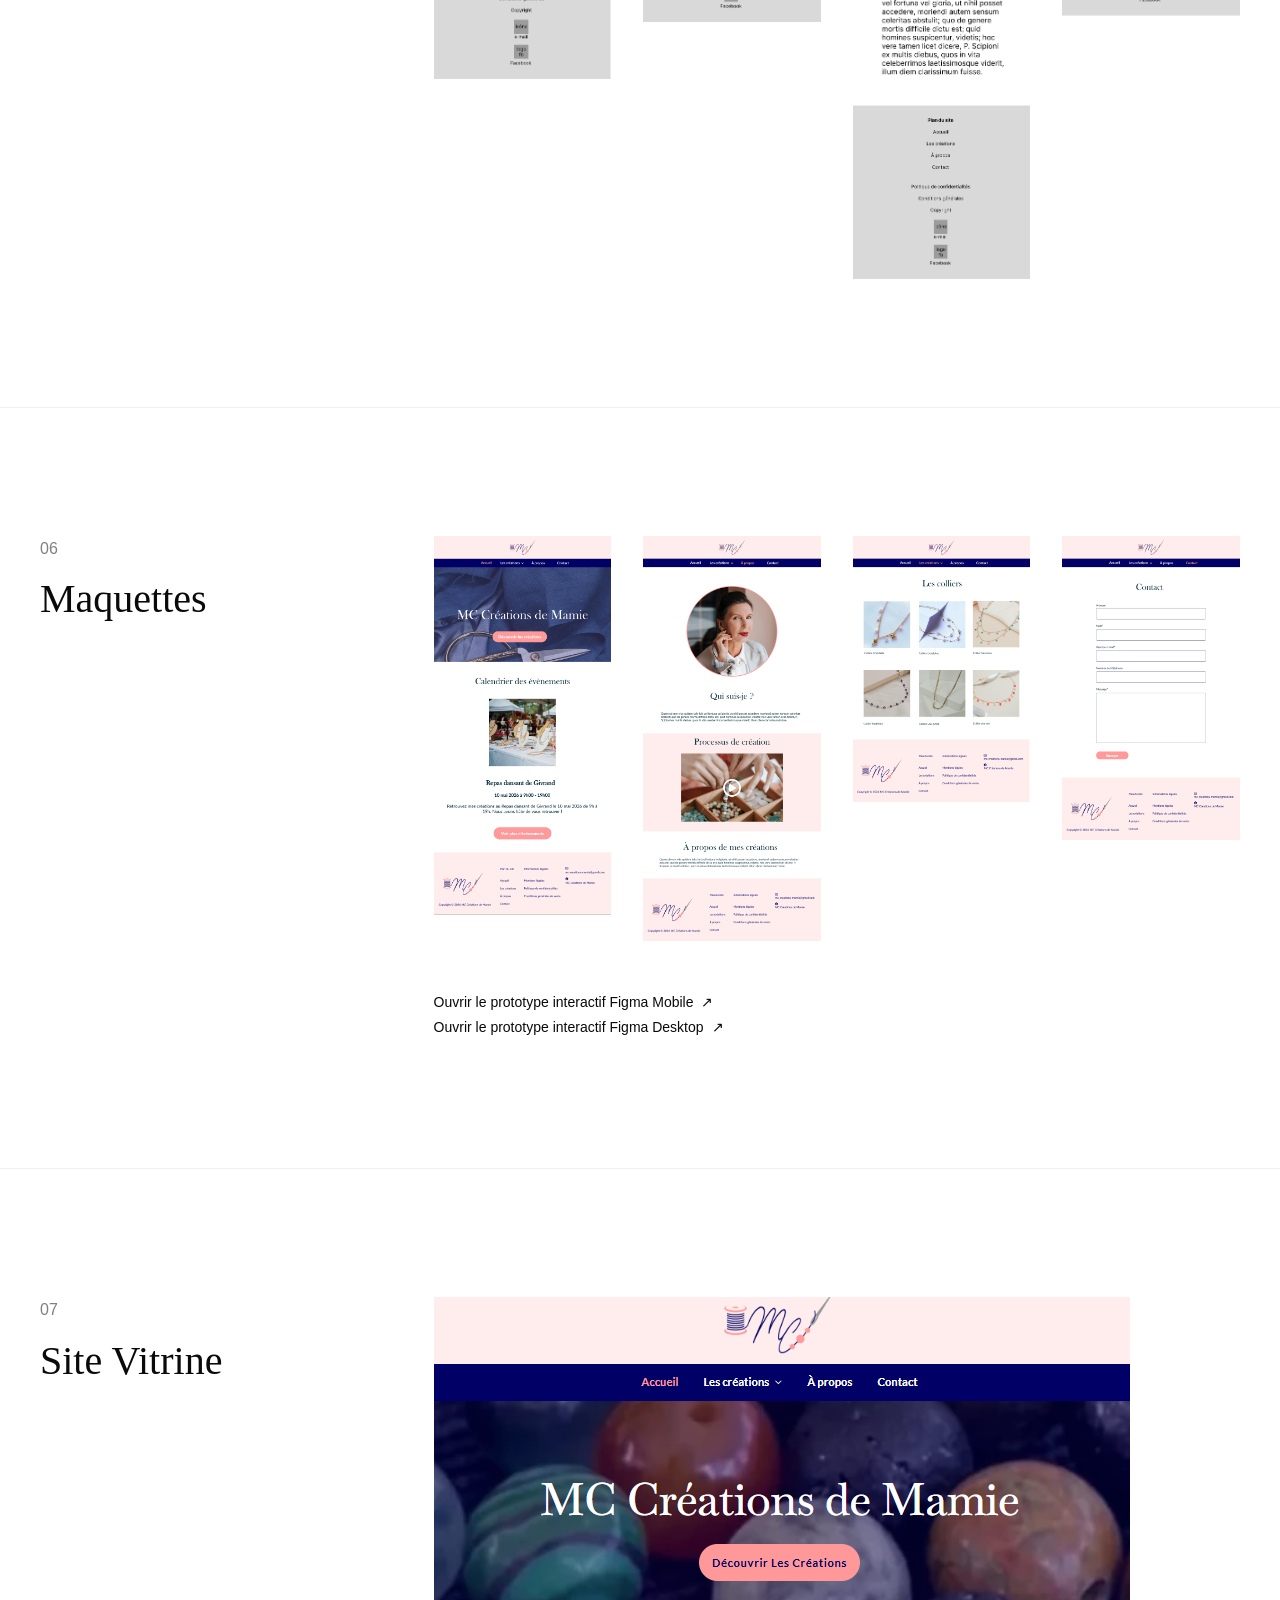
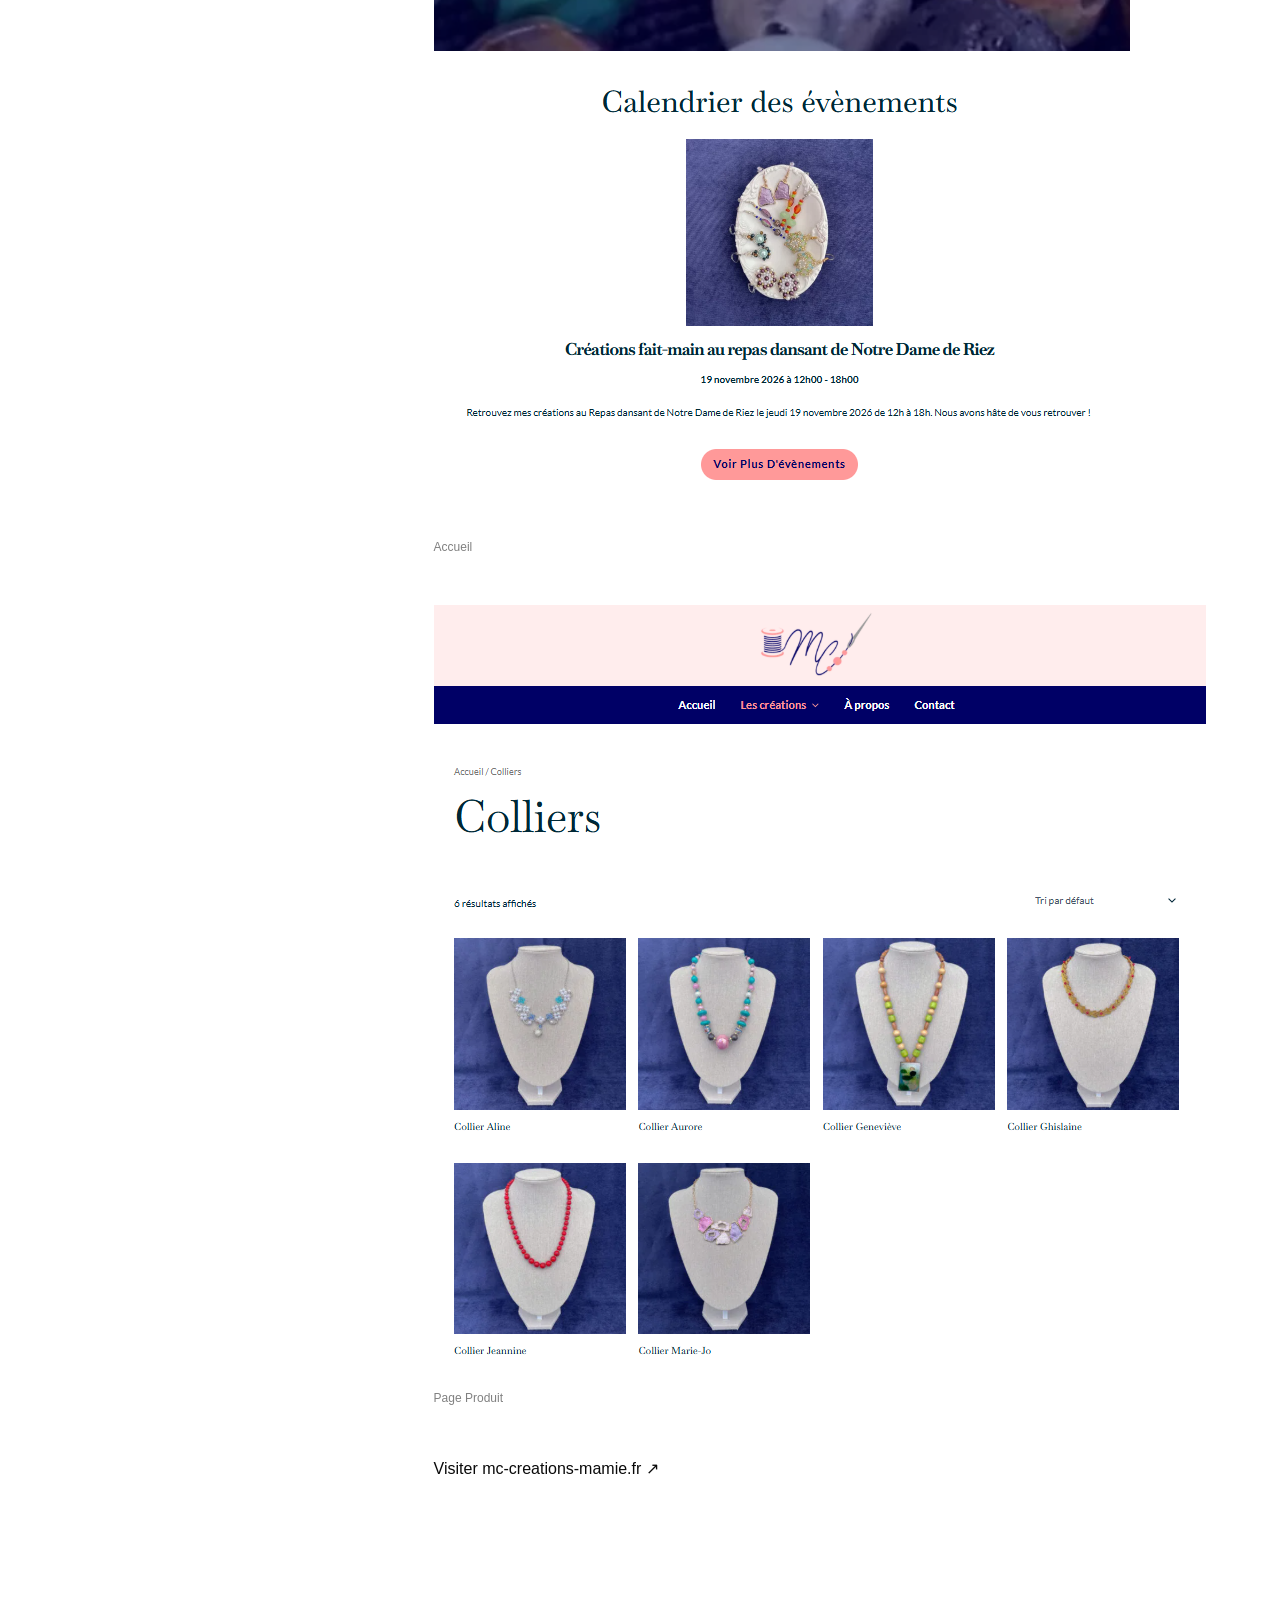
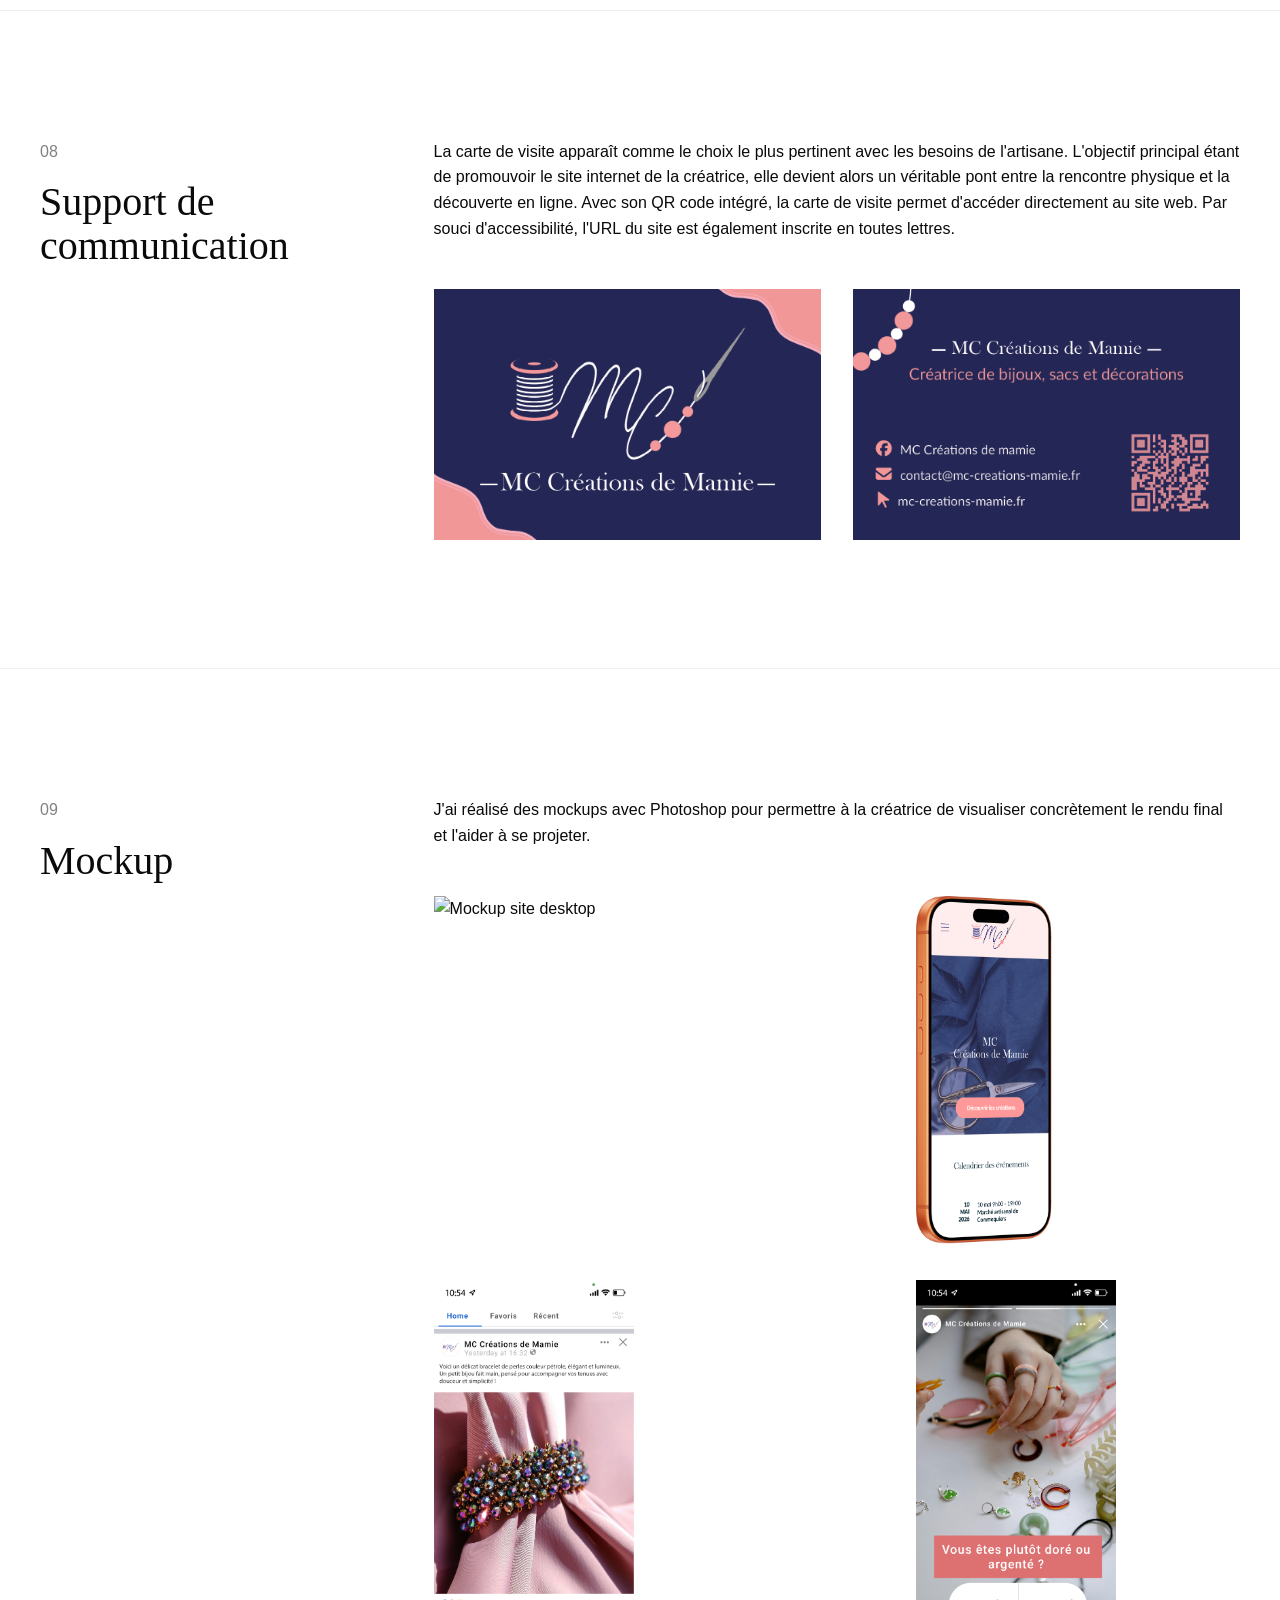
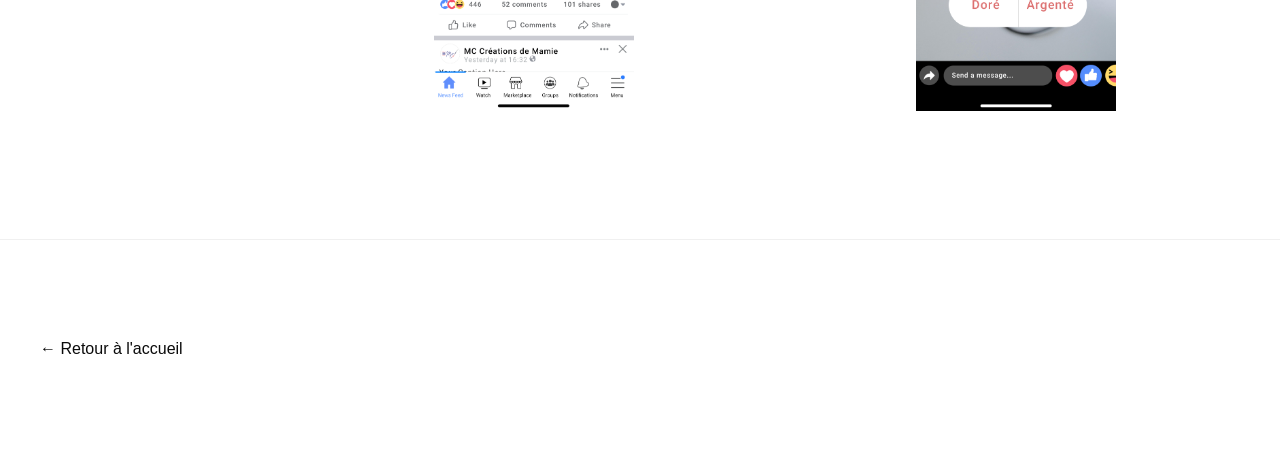
==== commit 7f340bd6: "Init portfolio" ====
--- a/projet.html
+++ b/projet.html
@@ -17,18 +17,20 @@
     <header class="site-header">
         <div class="container header-container">
             <a href="index.html" class="nav-link back-btn">← Retour</a>
-            <span class="logo-meta">[ Étude de cas immersive ]</span>
         </div>
     </header>
 
     <main>
         <section class="cs-top">
             <div class="container cs-top-container">
-                <p class="cs-client">MC Créations de mamie</p>
-                <h1 class="cs-main-title">L'artisanat incarné : <em>matière, fil</em> & design digital.</h1>
+                <p class="cs-client">Projet d'examen</p>
+                <h1 class="cs-main-title">MC Créations de Mamie</h1>
                 <div class="cs-brief">
                     <p class="brief-text">
-                        Comment retranscrire l'authenticité d'une artisane sans tomber dans les codes rustiques ? Ce projet répond à ce défi par un design system haute couture et une conversion optimisée.
+                        Le projet vise à offrir à MC Créations de Mamie une présence professionnelle complète, capable de refléter
+                        la qualité artisanale de son travail et de soutenir son activité locale.
+                        L'objectif est de lui fournir des outils simples, harmonieux et durables, qui mettent en avant son univers
+                        tout en l'aidant à développer sa communication et sa notoriété.
                     </p>
                 </div>
             </div>
@@ -39,55 +41,33 @@
                 <div class="cs-grid-editorial">
                     <div class="cs-sticky-index">
                         <span class="big-number">01</span>
-                        <h2 class="block-title">Identité &<br>Signe</h2>
-                    </div>
-                    <div class="cs-content">
-                        <p class="lead-paragraph">
-                            L'identité visuelle puise son inspiration dans la finesse des outils d'orfèvrerie et la régularité du point de sellerie. 
-                        </p>
-                        <p>
-                            Le logo a été pensé pour exister aussi bien sur un écran Retina que frappé à chaud sur un cuir pleine fleur. L'absence d'ornementation superflue place le produit au centre de l'attention.
-                        </p>
-                        <div class="visual-raw margin-t">
-                            <img src="https://via.placeholder.com/800x600?text=Logo+Minimaliste+MC" alt="Recherche typographique et logo">
-                        </div>
-                    </div>
-                </div>
-            </div>
-        </section>
-
-        <section class="cs-block">
-            <div class="container">
-                <div class="cs-grid-editorial">
-                    <div class="cs-sticky-index">
-                        <span class="big-number">02</span>
-                        <h2 class="block-title">Cibles &<br>Empathie</h2>
+                        <h2 class="block-title">Personas</h2>
                     </div>
                     <div class="cs-content">
                         <div class="personas-offset-grid">
                             <div class="persona-item">
-                                <span class="persona-num">[ Persona A ]</span>
-                                <h3 class="persona-title">Éléonore, 34 ans</h3>
-                                <p class="persona-sub">Esthète & consommatrice éthique</p>
+                                <span class="persona-num">Persona 1</span>
+                                <h3 class="persona-title">Christine, 64 ans</h3>
+                                <p class="persona-sub">Institutrice retraitée</p>
                                 <blockquote class="quote">
-                                    « Je veux ressentir le grain de la matière à travers l'écran et connaître l'origine de chaque fermoir. »
+                                    « J'aime créer un lien avec les créatrices, et pouvoir me faire plaisir en soutenant l'artisanat local. »
                                 </blockquote>
                                 <ul class="persona-points">
-                                    <li>Focus UI : Photographie macro et détails techniques.</li>
-                                    <li>Friction : Navigation mobile souvent complexe sur les sites indépendants.</li>
+                                    <li>Aime comprendre et en savoir plus sur les processus de création avant d'effectuer un achat.</li>
+                                    <li>N'est pas à l'aise avec le digital, a besoin d'une expérience simple et intuitive sur mobile.</li>
                                 </ul>
                             </div>
 
                             <div class="persona-item offset-down">
-                                <span class="persona-num">[ Persona B ]</span>
-                                <h3 class="persona-title">Marc, 42 ans</h3>
-                                <p class="persona-sub">Acheteur de cadeaux premium</p>
+                                <span class="persona-num">Persona 2</span>
+                                <h3 class="persona-title">Isabelle, 52 ans</h3>
+                                <p class="persona-sub">Sophrologue</p>
                                 <blockquote class="quote">
-                                    « L'expérience d'achat doit être aussi fluide et rassurante que sur une grande boutique de luxe. »
+                                    « J'aime valoriser le savoir-faire des petits créateurs et trouver des accessoires uniques. »
                                 </blockquote>
                                 <ul class="persona-points">
-                                    <li>Focus UI : Réassurance immédiate, parcours de checkout express.</li>
-                                    <li>Friction : Manque d'inspiration ou de suggestions d'ensembles.</li>
+                                    <li>Besoin d'être rassurée sur l'authenticité et la durabilité d'un produit avant de l'acheter.</li>
+                                    <li>Souhaite pouvoir visualiser les créations dans un univers cohérent et esthétique.</li>
                                 </ul>
                             </div>
                         </div>
@@ -100,70 +80,27 @@
             <div class="container">
                 <div class="cs-grid-editorial">
                     <div class="cs-sticky-index">
+                        <span class="big-number">02</span>
+                        <h2 class="block-title">Moodboard</h2>
+                    </div>
+                    <div class="cs-content">
+                        <img src="images/4/moodboard.png" alt="Moodboard">
+                    </div>
+                </div>
+            </div>
+        </section>
+
+        <section class="cs-block brand-color-block">
+            <div class="container">
+                <div class="cs-grid-editorial">
+                    <div class="cs-sticky-index">
                         <span class="big-number">03</span>
-                        <h2 class="block-title">Architecture<br>(Zoning)</h2>
-                    </div>
-                    <div class="cs-content">
-                        <p class="margin-b">Itérations structurelles. La hiérarchie est testée en basse fidélité pour garantir une lecture instantanée du catalogue.</p>
-                        <div class="grid-4-clean">
-                            <img src="https://via.placeholder.com/350x650?text=WF+1" alt="Zoning Accueil">
-                            <img src="https://via.placeholder.com/350x650?text=WF+2" alt="Zoning Catalogue">
-                            <img src="https://via.placeholder.com/350x650?text=WF+3" alt="Zoning Produit">
-                            <img src="https://via.placeholder.com/350x650?text=WF+4" alt="Zoning Panier">
-                        </div>
-                    </div>
-                </div>
-            </div>
-        </section>
-
-        <section class="cs-block">
-            <div class="container">
-                <div class="cs-grid-editorial">
-                    <div class="cs-sticky-index">
-                        <span class="big-number">04</span>
-                        <h2 class="block-title">Textures &<br>Lumière</h2>
-                    </div>
-                    <div class="cs-content">
-                        <div class="grid-3-offset">
-                            <div class="offset-item"><img src="https://via.placeholder.com/500x700?text=Recherche+Photoshop+1" alt="Moodboard 1"></div>
-                            <div class="offset-item push-mid"><img src="https://via.placeholder.com/500x700?text=Recherche+Photoshop+2" alt="Moodboard 2"></div>
-                            <div class="offset-item"><img src="https://via.placeholder.com/500x700?text=Recherche+Photoshop+3" alt="Moodboard 3"></div>
-                        </div>
-                    </div>
-                </div>
-            </div>
-        </section>
-
-        <section class="cs-block">
-            <div class="container">
-                <div class="cs-grid-editorial">
-                    <div class="cs-sticky-index">
-                        <span class="big-number">05</span>
-                        <h2 class="block-title">Haute<br>Fidélité</h2>
-                    </div>
-                    <div class="cs-content">
-                        <div class="grid-4-clean margin-b">
-                            <img src="https://via.placeholder.com/400x750?text=Figma+Home" alt="Maquette Figma Home">
-                            <img src="https://via.placeholder.com/400x750?text=Figma+Listing" alt="Maquette Figma Catégorie">
-                            <img src="https://via.placeholder.com/400x750?text=Figma+Product" alt="Maquette Figma Produit">
-                            <img src="https://via.placeholder.com/400x750?text=Figma+Cart" alt="Maquette Figma Checkout">
-                        </div>
-                        <a href="#" class="btn-editorial">Ouvrir le prototype interactif Figma <span class="btn-arrow">↗</span></a>
-                    </div>
-                </div>
-            </div>
-        </section>
-
-        <section class="cs-block brand-color-block">
-            <div class="container">
-                <div class="cs-grid-editorial">
-                    <div class="cs-sticky-index">
-                        <span class="big-number">06</span>
-                        <h2 class="block-title">Chromie<br>Client</h2>
+                        <h2 class="block-title">Palette de couleurs</h2>
                     </div>
                     <div class="cs-content">
                         <p class="margin-b">
-                            Seule exception visuelle de ce portfolio : la palette officielle de <em>MC Créations de mamie</em>. Un spectre conçu pour évoquer la noblesse des encres et la douceur des matières premières.
+                            La palette de couleurs a été sélectionnée soigneusement afin de refléter l'élégance, la modernité, et la douceur
+                            de la marque. L'association de ces couleurs offre une ambiance chaleureuse et accueillante.
                         </p>
                         
                         <div class="client-palette">
@@ -177,7 +114,7 @@
                             <div class="color-card">
                                 <div class="color-swatch" style="background-color: #FF9999;"></div>
                                 <div class="color-info">
-                                    <span class="color-title">Rose pastel</span>
+                                    <span class="color-title">Rose pêche</span>
                                     <span class="color-hex">#FF9999</span>
                                 </div>
                             </div>
@@ -212,22 +149,98 @@
             <div class="container">
                 <div class="cs-grid-editorial">
                     <div class="cs-sticky-index">
+                        <span class="big-number">04</span>
+                        <h2 class="block-title">Logo</h2>
+                    </div>
+                    <div class="cs-content">
+                        <div class="visual-raw margin-t">
+                            <img src="images/2/logo.png" alt="Recherche typographique et logo" width="400">
+                        </div>
+                        <p class="lead-paragraph">
+                            Le logo réunit plusieurs éléments symboliques qui reflètent l'univers artisanal et polyvalent de la marque.
+                        </p>
+                        <ul>
+                            <li>
+                                La bobine de fil représente à la fois la confection des bijoux et la création de sacs.
+                                Elle incarne le geste, la patience, et le savoir-faire manuel au cœur de l'activité de la créatrice.
+                            </li>
+                            <li>
+                                Les initiales M.C reprennent en partie le nom de l'entreprise. Elles sont directement tracées par
+                                le fil de la bobine, créant un mouvement fluide et continu.
+                            </li>
+                            <li>
+                                Les perles enfilées viennent rappeler l'activité d'assemblage de bijoux et souligner l'aspect minutieux
+                                et artisanal du travail réalisé.
+                            </li>
+                            <li>
+                                L'aiguille est un symbole direct du fait-main et des outils utilisés quotidiennement par MC Créations
+                                de Mamie. Elle vient renforcer la perception artisanale de la marque.
+                            </li>
+                        </ul>
+                    </div>
+                </div>
+            </div>
+        </section>
+
+        <section class="cs-block">
+            <div class="container">
+                <div class="cs-grid-editorial">
+                    <div class="cs-sticky-index">
+                        <span class="big-number">05</span>
+                        <h2 class="block-title">Wireframes</h2>
+                    </div>
+                    <div class="cs-content">
+                        <p class="margin-b">Les Wireframes ont été réalisés avec Figma et ont permis de travailler de manière cohérente,
+                            et de préparer efficacement la phase de maquettage et de prototypage.</p>
+                        <div class="grid-4-clean">
+                            <img src="images/3/wf-accueil-mobile.jpg" alt="Wireframe Accueil">
+                            <img src="images/3/wf-colliers-mobile.jpg" alt="Wireframe Produit">
+                            <img src="images/3/wf-apropos-mobile.jpg" alt="Wireframe A Propos">
+                            <img src="images/3/wf-contact-mobile.jpg" alt="Wireframe Contact">
+                        </div>
+                    </div>
+                </div>
+            </div>
+        </section>
+
+        <section class="cs-block">
+            <div class="container">
+                <div class="cs-grid-editorial">
+                    <div class="cs-sticky-index">
+                        <span class="big-number">06</span>
+                        <h2 class="block-title">Maquettes</h2>
+                    </div>
+                    <div class="cs-content">
+                        <div class="grid-4-clean margin-b">
+                            <img src="images/5/accueil-desktop.jpg" alt="Maquette Figma Accueil">
+                            <img src="images/5/a-propos-desktop.jpg" alt="Maquette Figma A Propos">
+                            <img src="images/5/colliers-desktop.jpg" alt="Maquette Figma Produit">
+                            <img src="images/5/contact-desktop.jpg" alt="Maquette Figma Contact">
+                        </div>
+                        <a href="https://www.figma.com/proto/hLiBRPO3qGRlnC3EYzQpPb/Maquettes-MC?node-id=0-1&t=h9GYfEzlv0mirIwL-1" class="btn-editorial">Ouvrir le prototype interactif Figma Mobile <span class="btn-arrow">↗</span></a>
+                        <br/>
+                        <a href="https://www.figma.com/proto/hLiBRPO3qGRlnC3EYzQpPb/Maquettes-MC?node-id=184-31&t=h9GYfEzlv0mirIwL-1" class="btn-editorial">Ouvrir le prototype interactif Figma Desktop <span class="btn-arrow">↗</span></a>
+                    </div>
+                </div>
+            </div>
+        </section>
+
+        <section class="cs-block">
+            <div class="container">
+                <div class="cs-grid-editorial">
+                    <div class="cs-sticky-index">
                         <span class="big-number">07</span>
-                        <h2 class="block-title">Production<br>Live</h2>
+                        <h2 class="block-title">Site Vitrine</h2>
                     </div>
                     <div class="cs-content">
                         <div class="production-screens margin-b">
                             <div class="screen-item">
-                                <img src="https://via.placeholder.com/900x550?text=Production+Ecran+1" alt="Vue Live 1">
-                                <span class="screen-label">Accueil — Desktop</span>
+                                <img src="images/7/accueil.png" alt="Accueil">
+                                <span class="screen-label">Accueil</span>
                             </div>
                             <div class="screen-item margin-t">
-                                <img src="https://via.placeholder.com/900x550?text=Production+Ecran+2" alt="Vue Live 2">
-                                <span class="screen-label">Page Produit Immersive</span>
-                            </div>
-                            <div class="screen-item margin-t">
-                                <img src="https://via.placeholder.com/900x550?text=Production+Ecran+3" alt="Vue Live 3">
-                                <span class="screen-label">Atelier & Savoir-faire</span>
+                                <img src="images/7/produits.png" alt="Produits">
+                                <span class="screen-label">Page Produit</span>
                             </div>
                         </div>
                         <a href="https://mc-creations-mamie.fr/" target="_blank" rel="noopener noreferrer" class="cta-link">
@@ -244,12 +257,37 @@
                 <div class="cs-grid-editorial">
                     <div class="cs-sticky-index">
                         <span class="big-number">08</span>
-                        <h2 class="block-title">Édition &<br>Print</h2>
-                    </div>
-                    <div class="cs-content">
-                        <p class="margin-b">Prolongation tactile de l'expérience en déballage (unboxing). Conception des supports physiques sous Adobe InDesign.</p>
-                        <div class="visual-raw">
-                            <img src="https://via.placeholder.com/1000x650?text=Supports+Print+InDesign" alt="Carte de visite et papeterie">
+                        <h2 class="block-title">Support de<br>communication</h2>
+                    </div>
+                    <div class="cs-content">
+                        <p class="margin-b">La carte de visite apparaît comme le choix le plus pertinent avec les besoins de l'artisane.
+                            L'objectif principal étant de promouvoir le site internet de la créatrice, elle devient alors un véritable
+                            pont entre la rencontre physique et la découverte en ligne. Avec son QR code intégré, la carte de visite permet
+                            d'accéder directement au site web. Par souci d'accessibilité, l'URL du site est également inscrite en toutes lettres.
+                        </p>
+                        <div class="grid-2-clean">
+                            <img src="images/8/carte-visite.png" alt="Carte de visite recto">
+                            <img src="images/8/carte-visite-verso.png" alt="Carte de visite verso">
+                        </div>
+                    </div>
+                </div>
+            </div>
+        </section>
+
+        <section class="cs-block">
+            <div class="container">
+                <div class="cs-grid-editorial">
+                    <div class="cs-sticky-index">
+                        <span class="big-number">09</span>
+                        <h2 class="block-title">Mockup</h2>
+                    </div>
+                    <div class="cs-content">
+                        <p class="margin-b">J'ai réalisé des mockups avec Photoshop pour permettre à la créatrice de visualiser concrètement le rendu final et l'aider à se projeter.
+                        <div class="grid-2-clean">
+                            <img src="images/8/mockup-desktop.png" alt="Mockup site desktop" width="450">
+                            <img src="images/8/mockup-mobile.png" alt="Mockup site mobile" width="150">
+                            <img src="images/8/mockup-publication-fb.png" alt="Mockup publication Facebook" width="200">
+                            <img src="images/8/mockup-story-sondage.png" alt="Mockup story avec sondage" width="200">
                         </div>
                     </div>
                 </div>
@@ -259,17 +297,9 @@
 
     <footer class="site-footer">
         <div class="container footer-container">
-            <div class="footer-left">
-                <p class="footer-title">Aurore Lefaucheux</p>
-                <p class="footer-sub">Design d'interfaces & Expériences digitales</p>
-            </div>
-            <div class="footer-right">
-                <a href="index.html" class="footer-link">← Retour à l'accueil</a>
-            </div>
+            <a href="index.html" class="footer-link">← Retour à l'accueil</a>
         </div>
     </footer>
 
 </body>
-</html>
-projet.html
-Affichage de projet.html en cours...
+</html>
--- a/style.css
+++ b/style.css
@@ -73,6 +73,30 @@
 .margin-t { margin-top: 3rem; }
 .margin-b { margin-bottom: 3rem; }
 
+/* Soulignement propre pour tous les liens */
+a {
+    text-decoration: none;
+    position: relative;
+}
+
+a::after {
+    content: "";
+    position: absolute;
+    left: 0;
+    bottom: -2px; /* Ajuste selon ton goût */
+    width: 100%;
+    height: 1px;
+    background-color: currentColor;
+    transition: transform 0.3s var(--ease-editorial);
+    transform: scaleX(0);
+    transform-origin: left;
+}
+
+a:hover::after {
+    transform: scaleX(1);
+}
+
+
 /* ==========================================================================
    NAVIGATION
    ========================================================================== */
@@ -171,16 +195,6 @@
     font-size: 1rem;
 }
 
-/* Appels à l'action sophistiqués */
-.cta-link {
-    display: flex;
-    align-items: center;
-    gap: 0.5rem;
-    font-size: 0.875rem;
-    font-weight: 500;
-    border-bottom: 1px solid var(--text-main);
-    padding-bottom: 0.5rem;
-}
 
 .cta-arrow {
     transition: transform 0.5s var(--ease-editorial);
@@ -292,11 +306,6 @@
     margin-bottom: 4rem;
 }
 
-.cs-brief {
-    display: flex;
-    justify-content: flex-end;
-}
-
 .brief-text {
     max-width: 500px;
     color: var(--text-muted);
@@ -319,6 +328,10 @@
     align-self: start;
 }
 
+.visual-row img {
+    margin: auto 50%;
+}
+
 .big-number {
     font-family: var(--font-sans);
     font-size: 1rem;
@@ -386,6 +399,16 @@
 }
 
 /* Grilles d'images épurées sans cadres */
+.grid-2-clean {
+    display: grid;
+    grid-template-columns: repeat(2, 1fr);
+    gap: 2rem;
+}
+.grid-3-clean {
+    display: grid;
+    grid-template-columns: repeat(3, 1fr);
+    gap: 2rem;
+}
 .grid-4-clean {
     display: grid;
     grid-template-columns: repeat(2, 1fr);
@@ -503,6 +526,4 @@
     .push-mid {
         transform: translateY(3rem);
     }
-}
-style.css
-Affichage de projet.html en cours...
+}
